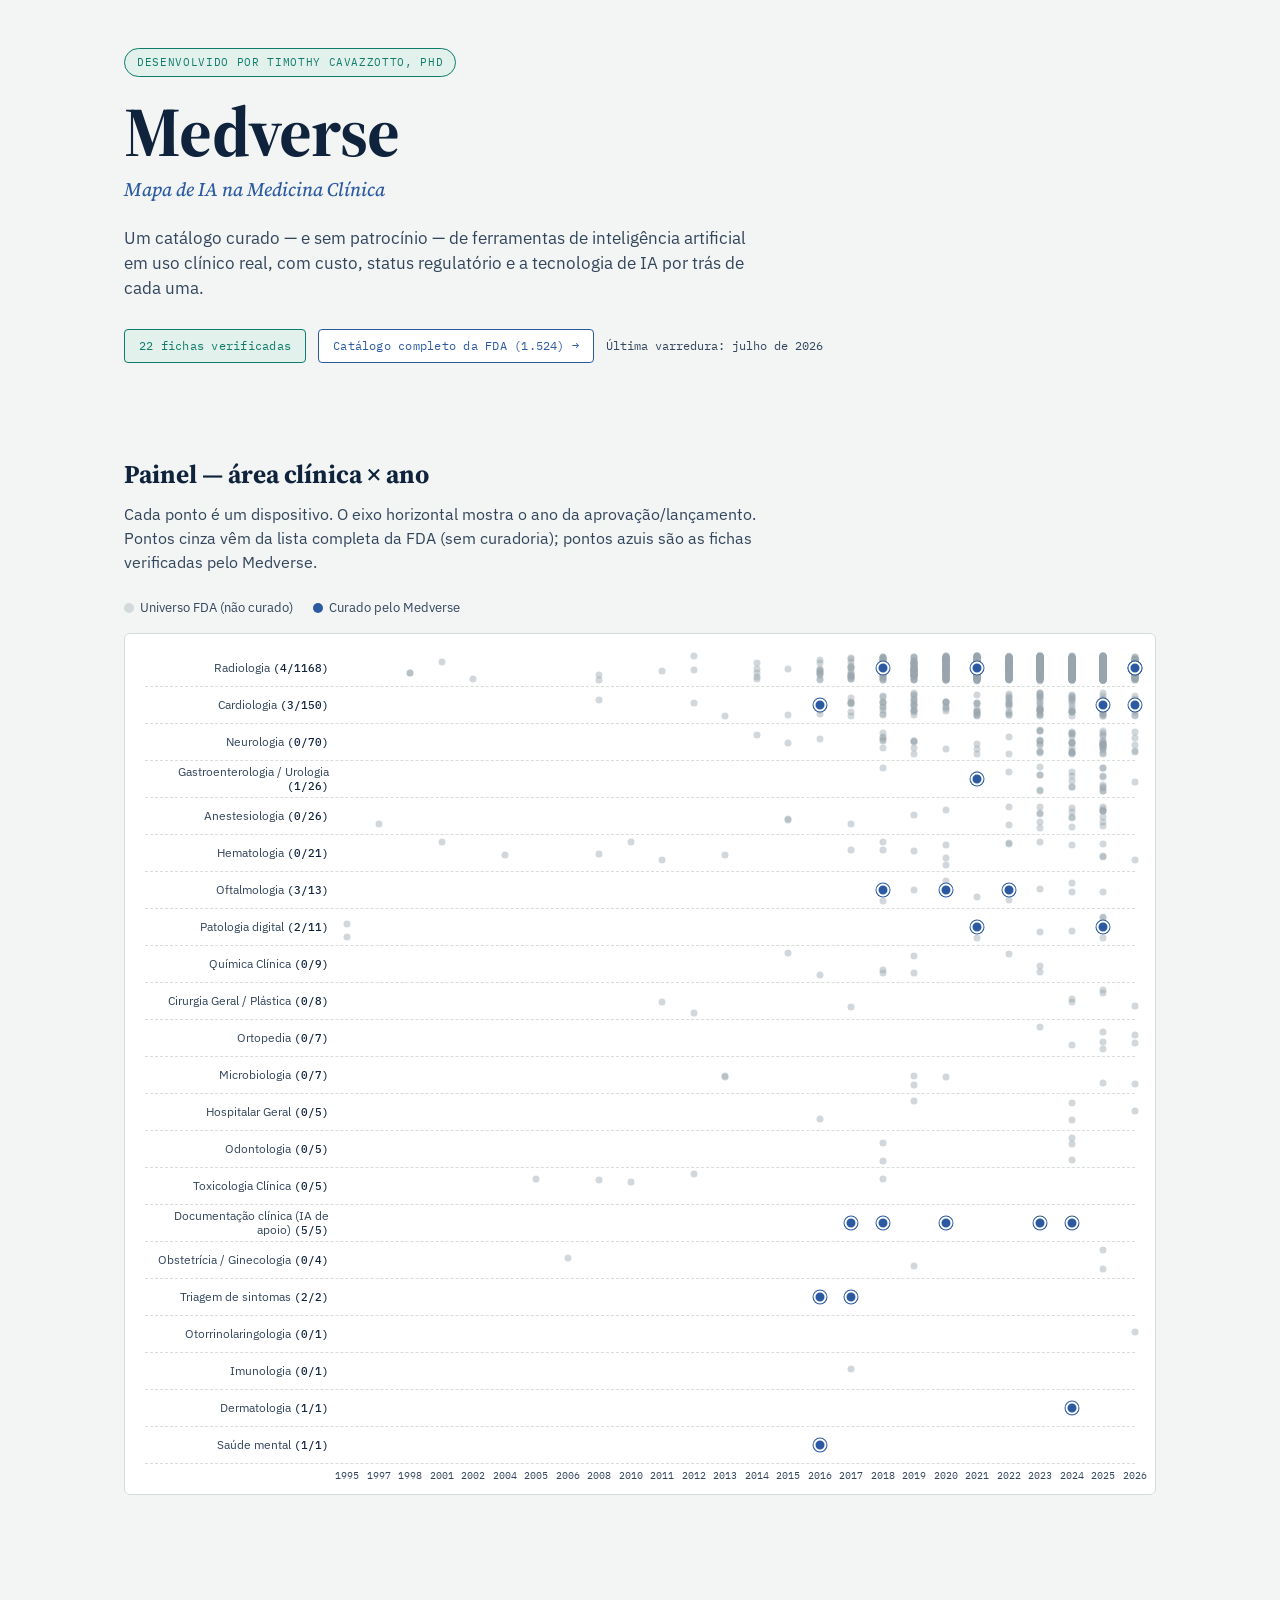
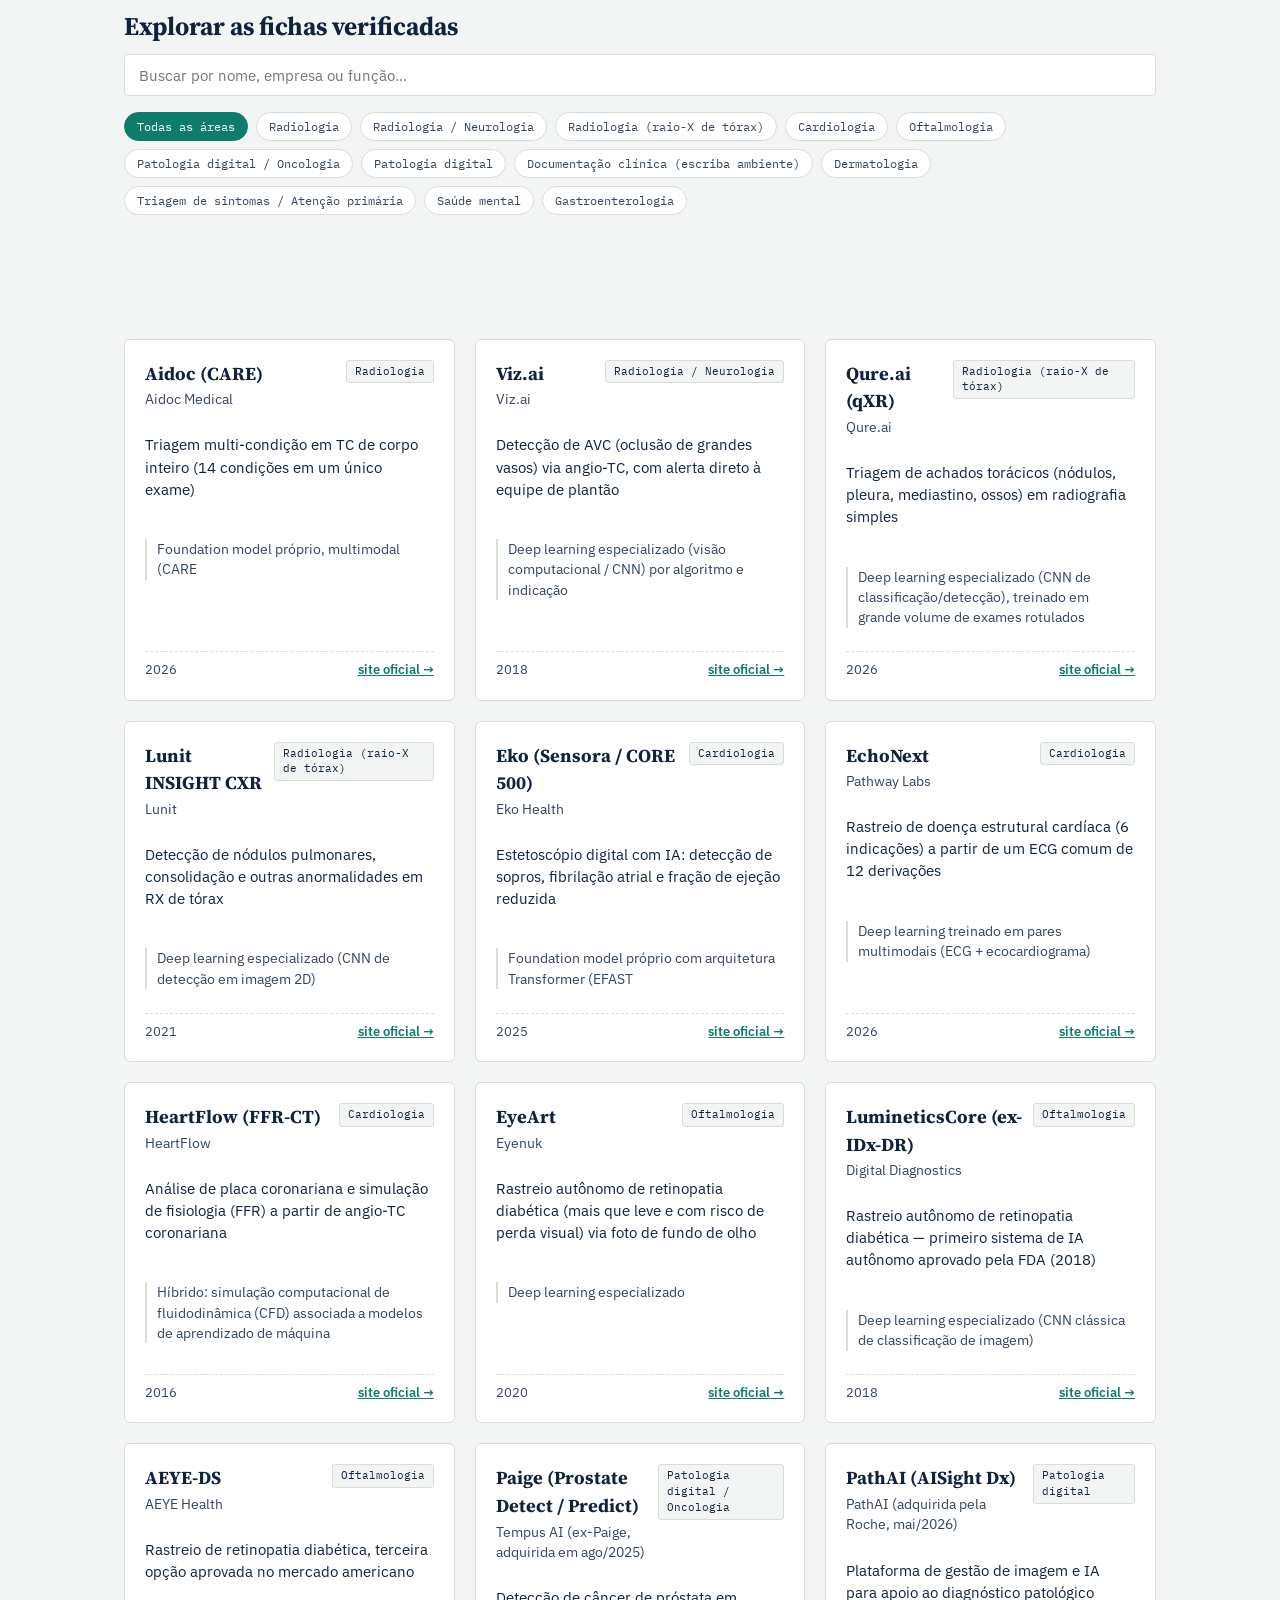
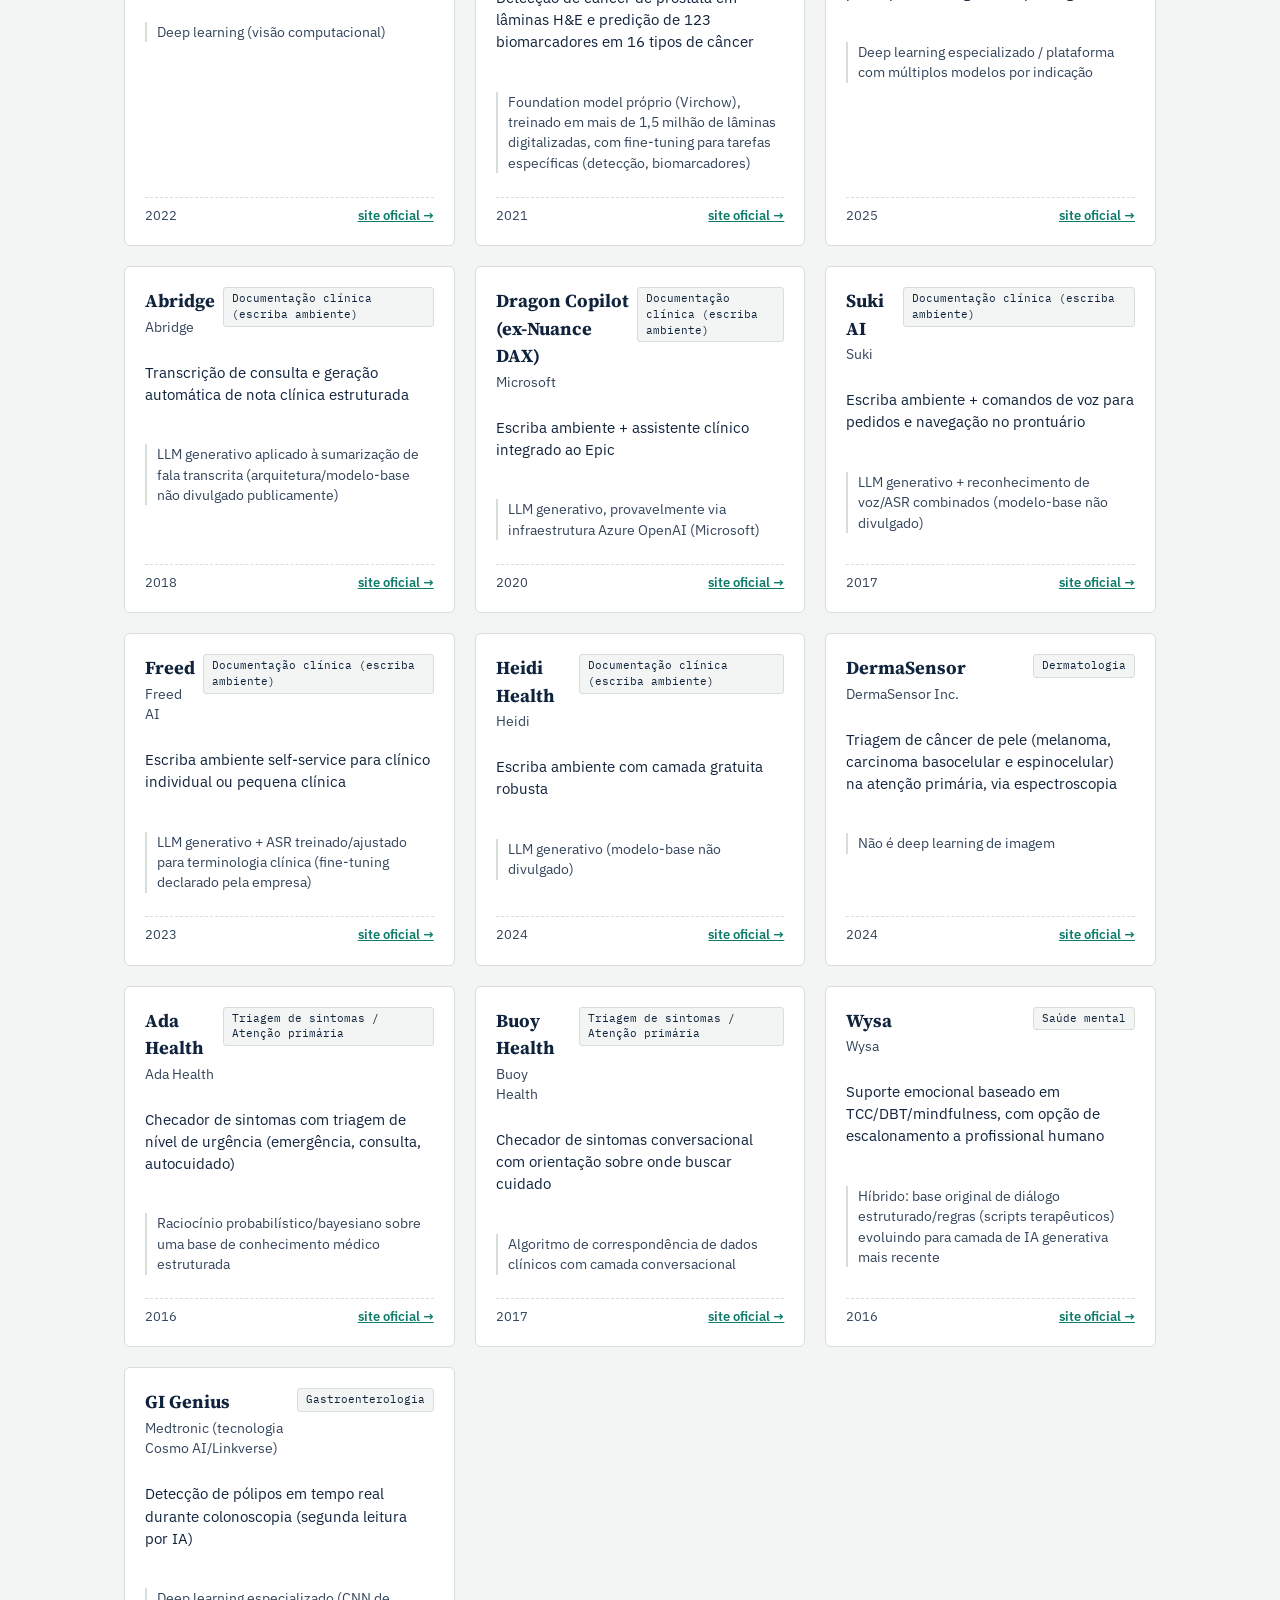
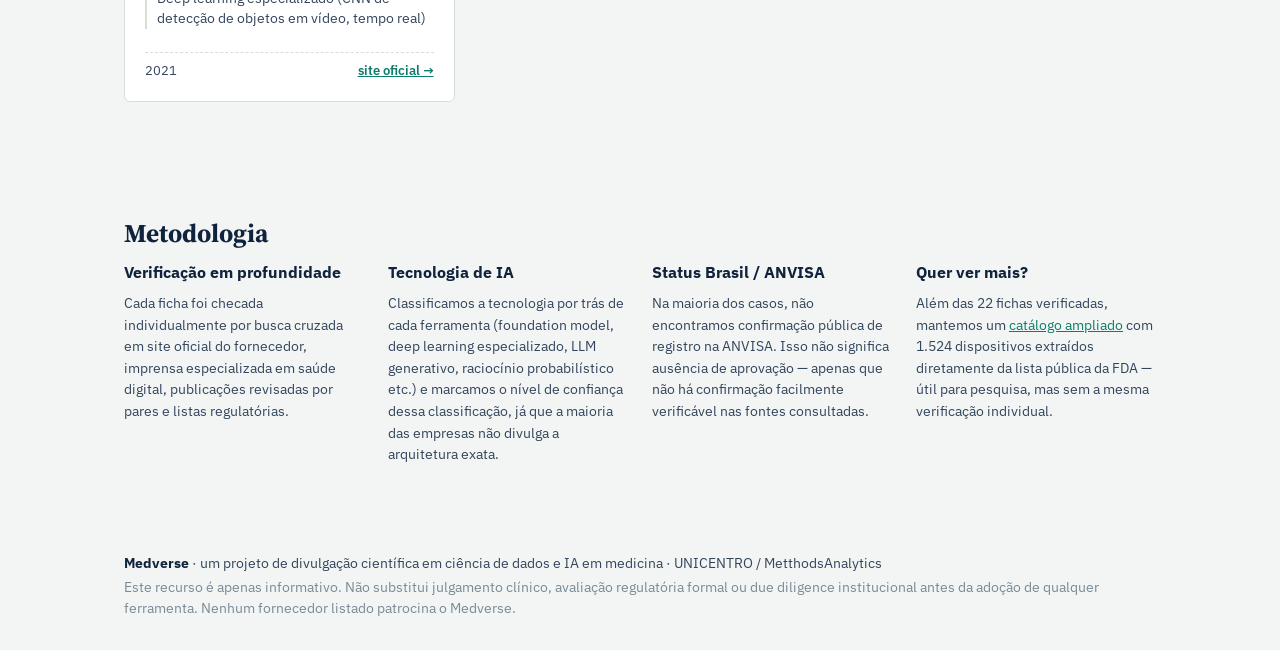
==== index.html @ e45b116d "Add files via upload" ====
<!DOCTYPE html>
<html lang="pt-BR">
<head>
<meta charset="UTF-8">
<meta name="viewport" content="width=device-width, initial-scale=1.0">
<title>Medverse &mdash; Mapa de IA na Medicina Clínica</title>
<meta name="description" content="Medverse: catálogo curado, verificado e sem patrocínio de ferramentas de IA em uso clínico real — custo, status regulatório e tecnologia por trás de cada uma.">
<link rel="preconnect" href="https://fonts.googleapis.com">
<link href="https://fonts.googleapis.com/css2?family=Source+Serif+4:ital,opsz,wght@0,8..60,400;0,8..60,600;0,8..60,700;1,8..60,500&family=IBM+Plex+Sans:wght@400;500;600;700&family=IBM+Plex+Mono:wght@400;500;600&display=swap" rel="stylesheet">
<link rel="stylesheet" href="styles.css">
</head>
<body>

<header class="site-header">
  <div class="wrap">
    <p class="eyebrow">Desenvolvido por Timothy Cavazzotto, PhD </p>
    <h1>Medverse</h1>
    <p class="tagline">Mapa de IA na Medicina Clínica</p>
    <p class="subtitle">Um catálogo curado &mdash; e sem patrocínio &mdash; de ferramentas de inteligência artificial em uso clínico real, com custo, status regulatório e a tecnologia de IA por trás de cada uma.</p>
    <div class="header-meta">
      <span class="stamp stamp-verified">22 fichas verificadas</span>
      <a class="stamp stamp-fda" href="catalogo-fda.html">Catálogo completo da FDA (1.524) &rarr;</a>
      <span class="last-check">Última varredura: julho de 2026</span>
    </div>
  </div>
</header>

<main>

  <section class="dashboard wrap" id="dashboard">
    <h2>Painel &mdash; área clínica &times; ano</h2>
    <p class="section-note">Cada ponto é um dispositivo. O eixo horizontal mostra o ano da aprovação/lançamento. Pontos cinza vêm da lista completa da FDA (sem curadoria); pontos azuis são as fichas verificadas pelo Medverse.</p>
    <div class="chart-legend">
      <span><i class="dot-sample dot-sample--gray"></i> Universo FDA (não curado)</span>
      <span><i class="dot-sample dot-sample--blue"></i> Curado pelo Medverse</span>
    </div>
    <div id="scatter" class="scatter" role="img" aria-label="Gráfico de dispersão: todos os dispositivos da FDA em cinza, ferramentas curadas pelo Medverse em azul, por área clínica e ano"></div>
  </section>

  <section class="controls wrap" id="controls">
    <h2>Explorar as fichas verificadas</h2>
    <div class="control-row">
      <input type="search" id="search" placeholder="Buscar por nome, empresa ou função&hellip;" aria-label="Buscar ferramentas">
    </div>
    <div class="chip-group" id="area-chips" aria-label="Filtrar por área clínica"></div>
  </section>

  <section class="cards wrap" id="cards-section">
    <div id="cards" class="card-grid"></div>
    <p id="empty-state" class="empty-state" hidden>Nenhuma ferramenta encontrada com esses filtros. Tente limpar a busca.</p>
  </section>

  <section class="methodology wrap" id="methodology">
    <h2>Metodologia</h2>
    <div class="method-grid">
      <div>
        <h3>Verificação em profundidade</h3>
        <p>Cada ficha foi checada individualmente por busca cruzada em site oficial do fornecedor, imprensa especializada em saúde digital, publicações revisadas por pares e listas regulatórias.</p>
      </div>
      <div>
        <h3>Tecnologia de IA</h3>
        <p>Classificamos a tecnologia por trás de cada ferramenta (foundation model, deep learning especializado, LLM generativo, raciocínio probabilístico etc.) e marcamos o nível de confiança dessa classificação, já que a maioria das empresas não divulga a arquitetura exata.</p>
      </div>
      <div>
        <h3>Status Brasil / ANVISA</h3>
        <p>Na maioria dos casos, não encontramos confirmação pública de registro na ANVISA. Isso não significa ausência de aprovação &mdash; apenas que não há confirmação facilmente verificável nas fontes consultadas.</p>
      </div>
      <div>
        <h3>Quer ver mais?</h3>
        <p>Além das 22 fichas verificadas, mantemos um <a href="catalogo-fda.html">catálogo ampliado</a> com 1.524 dispositivos extraídos diretamente da lista pública da FDA &mdash; útil para pesquisa, mas sem a mesma verificação individual.</p>
      </div>
    </div>
  </section>

</main>

<footer class="site-footer">
  <div class="wrap">
    <p><strong>Medverse</strong> &middot; um projeto de divulgação científica em ciência de dados e IA em medicina &middot; UNICENTRO / MetthodsAnalytics</p>
    <p class="fine-print">Este recurso é apenas informativo. Não substitui julgamento clínico, avaliação regulatória formal ou due diligence institucional antes da adoção de qualquer ferramenta. Nenhum fornecedor listado patrocina o Medverse.</p>
  </div>
</footer>

<script src="data.js"></script>
<script src="app.js"></script>
</body>
</html>
---- styles.css ----
:root{
  --ink: #10233D;
  --ink-soft: #33455C;
  --paper: #F2F5F3;
  --paper-raised: #FFFFFF;
  --line: #D7DEDA;
  --teal: #0E7C6B;
  --teal-soft: #E3F1EC;
  --curated-blue: #2B5AA3;
  --amber: #A6672B;
  --amber-soft: #F5E9DC;
  --brick: #A3403F;
  --brick-soft: #F6E4E1;
  --mono: "IBM Plex Mono", ui-monospace, monospace;
  --sans: "IBM Plex Sans", system-ui, sans-serif;
  --serif: "Source Serif 4", Georgia, serif;
}

*{ box-sizing: border-box; }

body{
  margin:0;
  background: var(--paper);
  color: var(--ink);
  font-family: var(--sans);
  line-height: 1.5;
}

.wrap{
  max-width: 1080px;
  margin: 0 auto;
  padding-left: 24px;
  padding-right: 24px;
}

a{ color: var(--teal); }

/* Header */
.site-header{
  background: var(--paper);
  color: var(--ink);
  padding: 48px 0 36px;
}
.eyebrow{
  display: inline-block;
  font-family: var(--mono);
  text-transform: uppercase;
  letter-spacing: 0.06em;
  font-size: 11px;
  color: var(--teal);
  background: var(--teal-soft);
  border: 1px solid var(--teal);
  padding: 5px 12px;
  border-radius: 999px;
  margin: 0 0 20px;
}
.site-header h1{
  font-family: var(--serif);
  font-weight: 700;
  font-size: clamp(2.6rem, 7vw, 4.4rem);
  line-height: 1;
  margin: 0;
  letter-spacing: -0.01em;
  color: var(--ink);
}
.site-header .tagline{
  font-family: var(--serif);
  font-style: italic;
  font-weight: 500;
  font-size: 1.2rem;
  color: var(--curated-blue);
  margin: 8px 0 22px;
}
.subtitle{
  max-width: 640px;
  font-size: 1.05rem;
  color: var(--ink-soft);
  margin: 0 0 28px;
}
.site-header--sub{ padding: 36px 0 30px; }
.site-header--sub .eyebrow{ background: none; border: none; padding: 0; color: var(--ink-soft); }
.site-header--sub .eyebrow a{ color: var(--ink-soft); text-decoration: none; }
.site-header--sub .eyebrow a:hover{ color: var(--teal); text-decoration: underline; }
.h1-sub{
  font-family: var(--serif);
  font-weight: 600;
  font-size: clamp(1.8rem, 4vw, 2.6rem);
  margin: 4px 0 16px;
  color: var(--ink);
}
.site-header--sub .subtitle{ color: var(--ink-soft); max-width: 720px; }
.site-header--sub .subtitle a{ color: var(--teal); }
.header-meta{
  display:flex;
  flex-wrap: wrap;
  align-items: center;
  gap: 12px;
}
.stamp{
  font-family: var(--mono);
  font-size: 12px;
  letter-spacing: 0.02em;
  padding: 7px 14px;
  border-radius: 4px;
  border: 1px solid var(--line);
  background: var(--paper-raised);
  color: var(--ink-soft);
  text-decoration: none;
}
.stamp-verified{ color: var(--teal); border-color: var(--teal); background: var(--teal-soft); }
.stamp-fda{ color: var(--curated-blue); border-color: var(--curated-blue); }
.stamp-fda:hover{ background: #EAF0F8; }
.last-check{
  font-family: var(--mono);
  font-size: 12px;
  color: var(--ink-soft);
}

/* Sections */
main section{
  padding: 56px 0;
}
h2{
  font-family: var(--serif);
  font-size: 1.6rem;
  margin: 0 0 8px;
}
.section-note{
  color: var(--ink-soft);
  margin: 0 0 24px;
  max-width: 640px;
}

/* Dashboard scatter chart */
.chart-legend{
  display: flex;
  gap: 20px;
  margin-bottom: 16px;
  font-size: 0.82rem;
  color: var(--ink-soft);
}
.chart-legend span{ display: flex; align-items: center; gap: 6px; }
.dot-sample{
  display: inline-block;
  width: 10px;
  height: 10px;
  border-radius: 50%;
}
.dot-sample--gray{ background: #B9C2C8; opacity: .55; }
.dot-sample--blue{ background: var(--curated-blue); }

.scatter{
  background: var(--paper-raised);
  border: 1px solid var(--line);
  border-radius: 6px;
  padding: 16px 20px 10px;
}
.scatter-row{
  display: grid;
  grid-template-columns: 190px 1fr;
  align-items: center;
  gap: 12px;
  border-bottom: 1px dashed var(--line);
}
.scatter-row:last-child{ border-bottom: none; }
.scatter-label{
  font-size: 0.76rem;
  text-align: right;
  color: var(--ink-soft);
  padding-right: 6px;
  line-height: 1.2;
}
.scatter-label b{ color: var(--ink); font-family: var(--mono); font-weight: 500; font-size: 0.7rem; }
.scatter-track{
  position: relative;
  height: 36px;
}
.scatter-dot{
  position: absolute;
  border-radius: 50%;
  transform: translate(-50%, -50%);
  cursor: default;
}
.scatter-dot.uncurated{
  width: 7px;
  height: 7px;
  background: #9AA6AC;
  opacity: .45;
  transition: opacity .15s ease;
}
.scatter-dot.uncurated:hover{ opacity: .85; }
.scatter-dot.curated{
  width: 13px;
  height: 13px;
  background: var(--curated-blue);
  border: 2px solid var(--paper-raised);
  box-shadow: 0 0 0 1px var(--curated-blue);
  z-index: 2;
  transition: transform .15s ease;
}
.scatter-dot.curated:hover{ transform: translate(-50%, -50%) scale(1.35); }
.scatter-axis{
  display: grid;
  grid-template-columns: 190px 1fr;
  gap: 12px;
  margin-top: 4px;
}
.scatter-axis-track{
  position: relative;
  height: 16px;
}
.scatter-axis-tick{
  position: absolute;
  transform: translateX(-50%);
  font-family: var(--mono);
  font-size: 10px;
  color: var(--ink-soft);
}

/* Controls */
.control-row{
  display: flex;
  gap: 12px;
  margin-bottom: 16px;
  flex-wrap: wrap;
}
input[type="search"], select{
  font-family: var(--sans);
  font-size: 0.95rem;
  padding: 10px 14px;
  border: 1px solid var(--line);
  border-radius: 4px;
  background: var(--paper-raised);
  color: var(--ink);
  flex: 1;
  min-width: 220px;
}
input[type="search"]:focus, select:focus{
  outline: 2px solid var(--teal);
  outline-offset: 1px;
}
.chip-group{
  display: flex;
  flex-wrap: wrap;
  gap: 8px;
  margin-bottom: 12px;
}
.chip{
  font-family: var(--mono);
  font-size: 12px;
  padding: 6px 12px;
  border: 1px solid var(--line);
  border-radius: 999px;
  background: var(--paper-raised);
  color: var(--ink-soft);
  cursor: pointer;
}
.chip:hover{ border-color: var(--teal); }
.chip.active{
  background: var(--teal);
  border-color: var(--teal);
  color: white;
}
.chip:focus-visible{ outline: 2px solid var(--teal); outline-offset: 2px; }

/* Cards */
.card-grid{
  display: grid;
  grid-template-columns: repeat(auto-fill, minmax(300px, 1fr));
  gap: 20px;
}
.card{
  background: var(--paper-raised);
  border: 1px solid var(--line);
  border-radius: 6px;
  padding: 20px;
  display: flex;
  flex-direction: column;
  gap: 10px;
  animation: fadeIn .3s ease;
}
@keyframes fadeIn{ from{ opacity: 0; transform: translateY(4px);} to{ opacity:1; transform:none;} }
.card-top{
  display: flex;
  justify-content: space-between;
  align-items: flex-start;
  gap: 8px;
}
.card h3{
  font-family: var(--serif);
  font-size: 1.15rem;
  margin: 0;
}
.card .company{
  font-size: 0.85rem;
  color: var(--ink-soft);
  margin: 2px 0 0;
}
.badge{
  font-family: var(--mono);
  font-size: 10.5px;
  padding: 3px 8px;
  border-radius: 3px;
  white-space: nowrap;
  border: 1px solid currentColor;
}
.conf-alta{ color: var(--teal); background: var(--teal-soft); }
.conf-media{ color: var(--amber); background: var(--amber-soft); }
.conf-inferida{ color: var(--brick); background: var(--brick-soft); }

.card .func{ font-size: 0.92rem; }
.card .tech{
  font-size: 0.85rem;
  color: var(--ink-soft);
  border-left: 2px solid var(--line);
  padding-left: 10px;
}
.card-footer{
  margin-top: auto;
  display: flex;
  justify-content: space-between;
  align-items: center;
  font-size: 0.8rem;
  color: var(--ink-soft);
  padding-top: 8px;
  border-top: 1px dashed var(--line);
}
.card-footer a{ font-weight: 600; }
.area-tag{
  font-family: var(--mono);
  font-size: 10.5px;
  color: var(--ink);
  background: var(--paper);
  border: 1px solid var(--line);
  padding: 3px 8px;
  border-radius: 3px;
}

.empty-state{
  text-align: center;
  color: var(--ink-soft);
  padding: 40px 0;
}

/* Tier2 */
.tier2-banner{
  background: var(--amber-soft);
  border: 1px solid var(--amber);
  border-radius: 6px;
  padding: 16px 20px;
  margin-bottom: 20px;
}
.tier2-banner strong{ font-family: var(--mono); font-size: 0.85rem; }
.tier2-banner p{ margin: 6px 0 0; font-size: 0.9rem; color: var(--ink-soft); }
.table-wrap{
  overflow-x: auto;
  border: 1px solid var(--line);
  border-radius: 6px;
}
table{
  width: 100%;
  border-collapse: collapse;
  background: var(--paper-raised);
  font-size: 0.88rem;
}
th, td{
  text-align: left;
  padding: 10px 14px;
  border-bottom: 1px solid var(--line);
  white-space: nowrap;
}
th{
  font-family: var(--mono);
  font-size: 11px;
  text-transform: uppercase;
  letter-spacing: 0.04em;
  color: var(--ink-soft);
  background: var(--paper);
  position: sticky;
  top: 0;
}
tbody tr:hover{ background: var(--teal-soft); }
td a{ font-family: var(--mono); font-size: 12px; }
.tier2-count{
  font-family: var(--mono);
  font-size: 12px;
  color: var(--ink-soft);
  margin-top: 10px;
}

/* Methodology */
.method-grid{
  display: grid;
  grid-template-columns: repeat(auto-fit, minmax(220px, 1fr));
  gap: 24px;
}
.method-grid h3{
  font-size: 1rem;
  margin: 0 0 8px;
}
.method-grid p{
  font-size: 0.9rem;
  color: var(--ink-soft);
  margin: 0;
}

/* Footer */
.site-footer{
  background: var(--paper);
  color: var(--ink-soft);
  padding: 28px 0;
  font-size: 0.85rem;
}
.site-footer p{ margin: 4px 0; }
.site-footer strong{ color: var(--ink); }
.fine-print{ color: #7A8A96; }

@media (max-width: 640px){
  .chart-row{ grid-template-columns: 110px 1fr 36px; }
  .chart-label{ font-size: 0.75rem; }
}

@media (prefers-reduced-motion: reduce){
  .card{ animation: none; }
  .chart-bar-fill{ transition: none; }
}
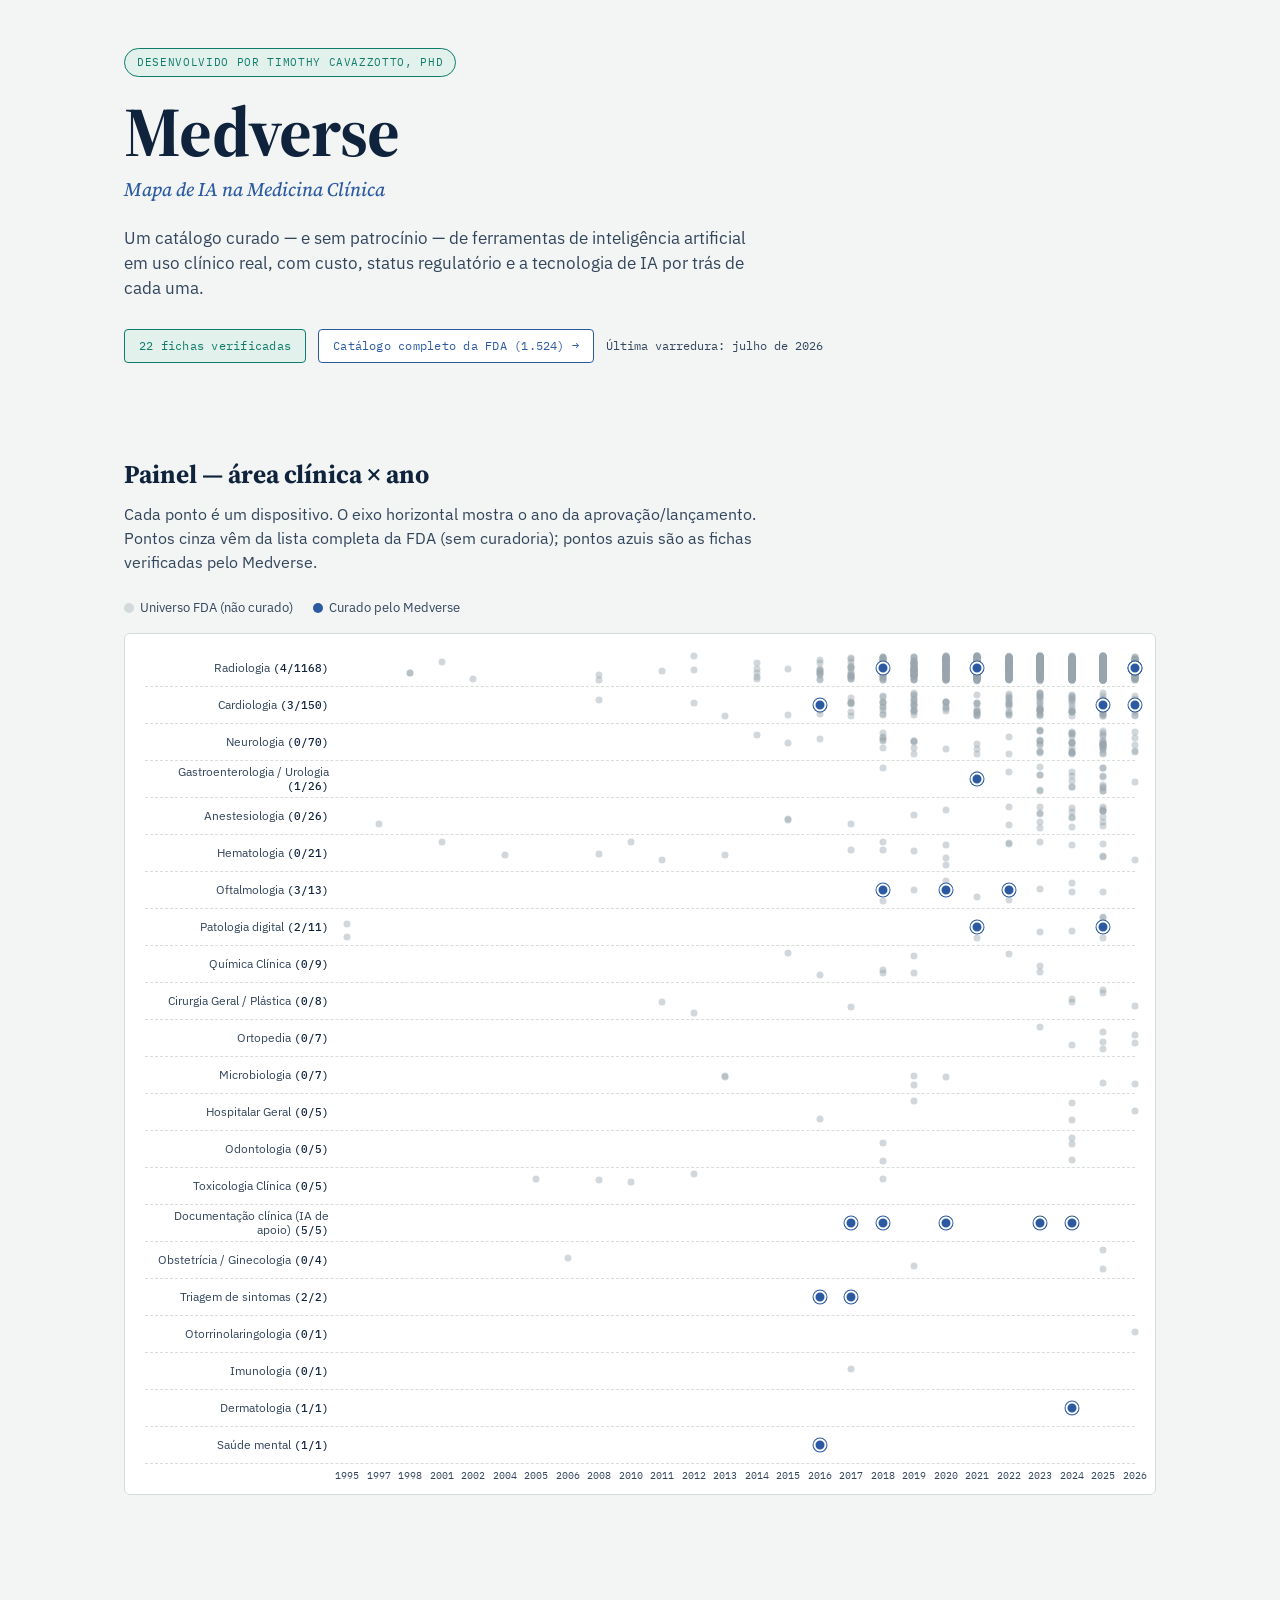
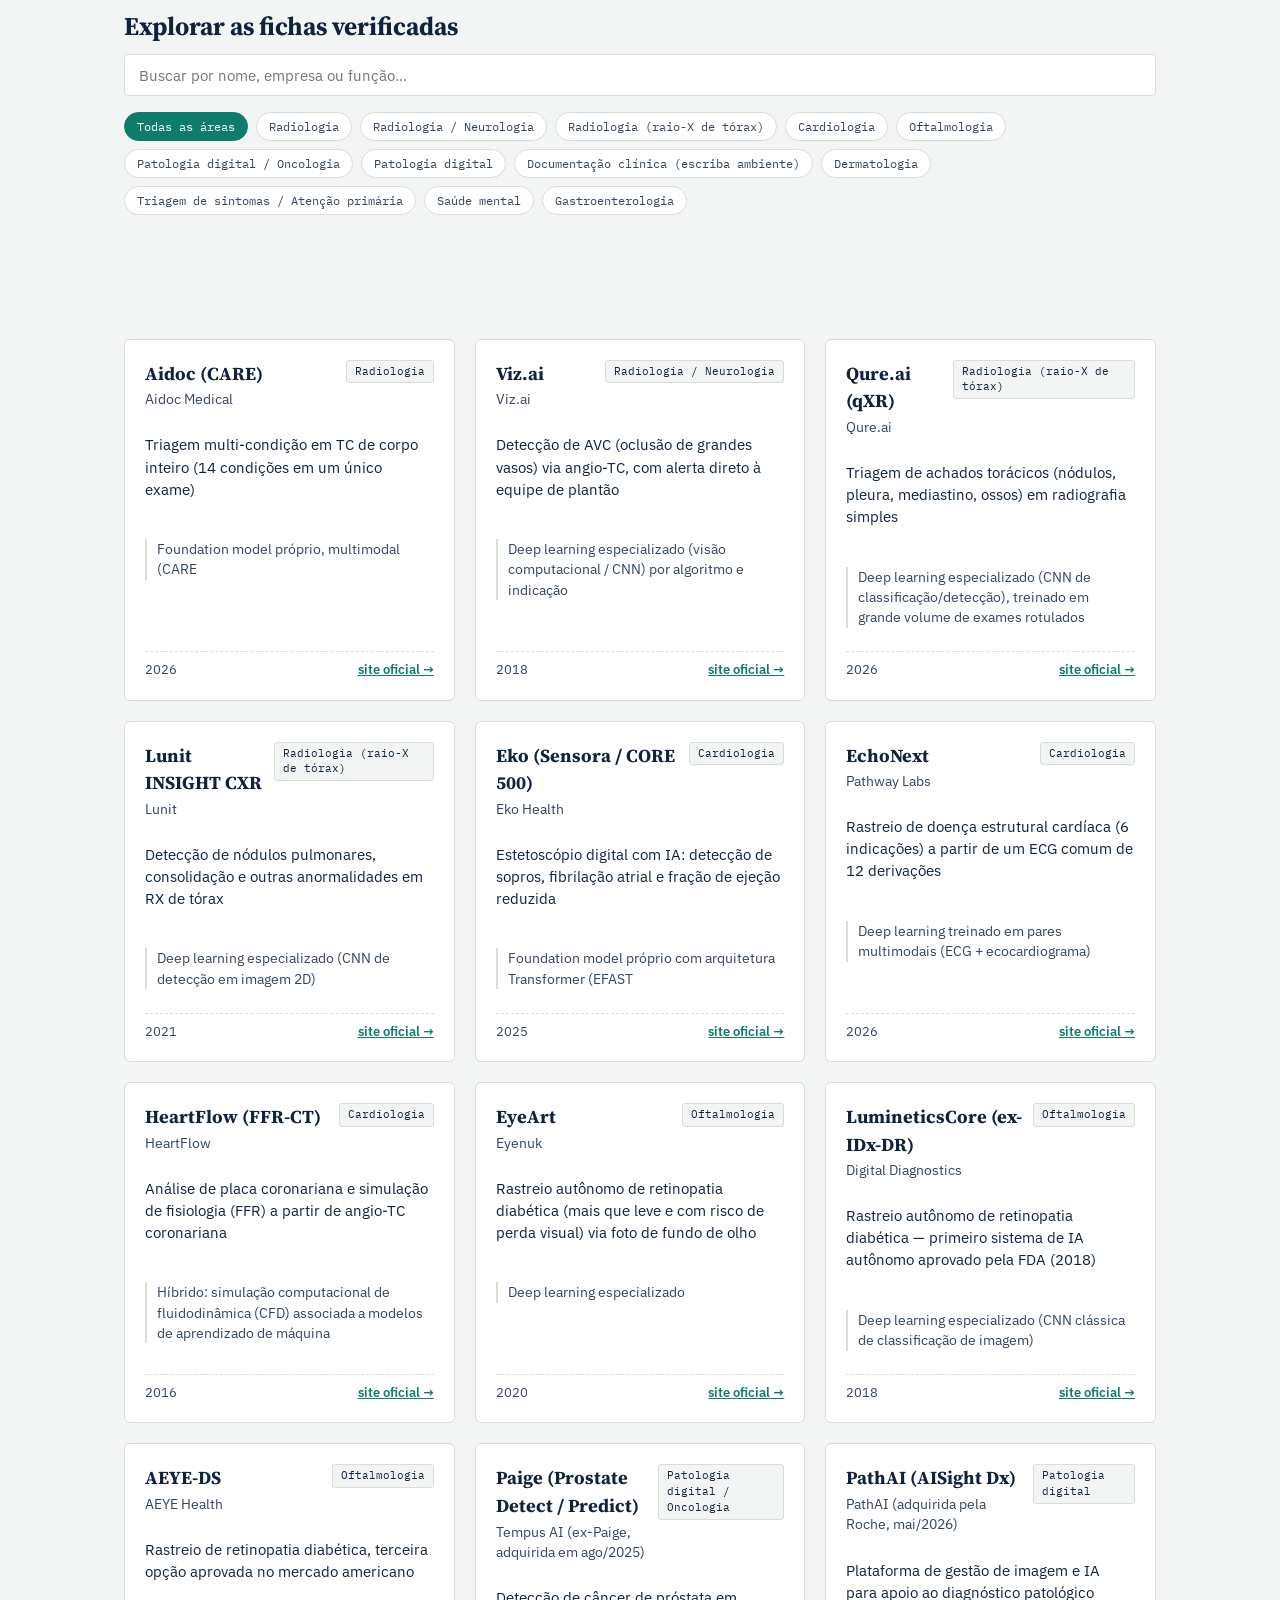
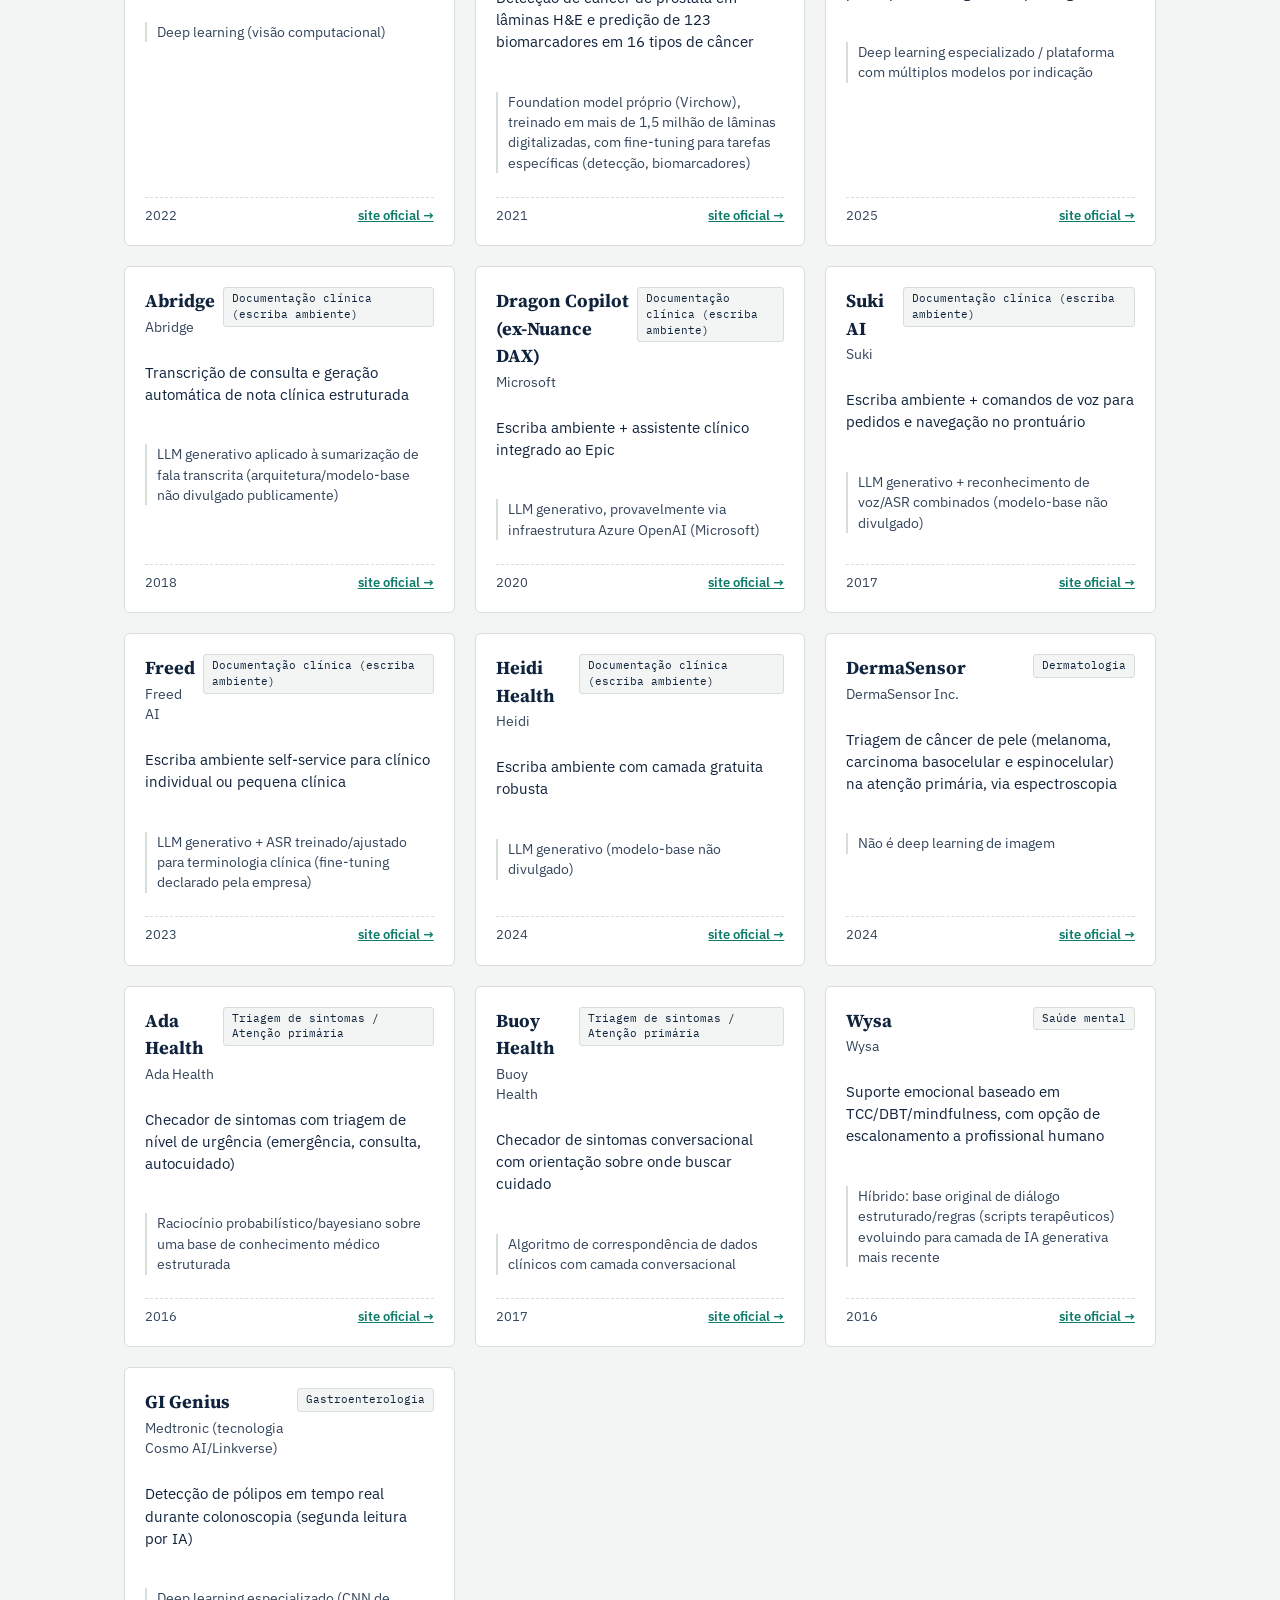
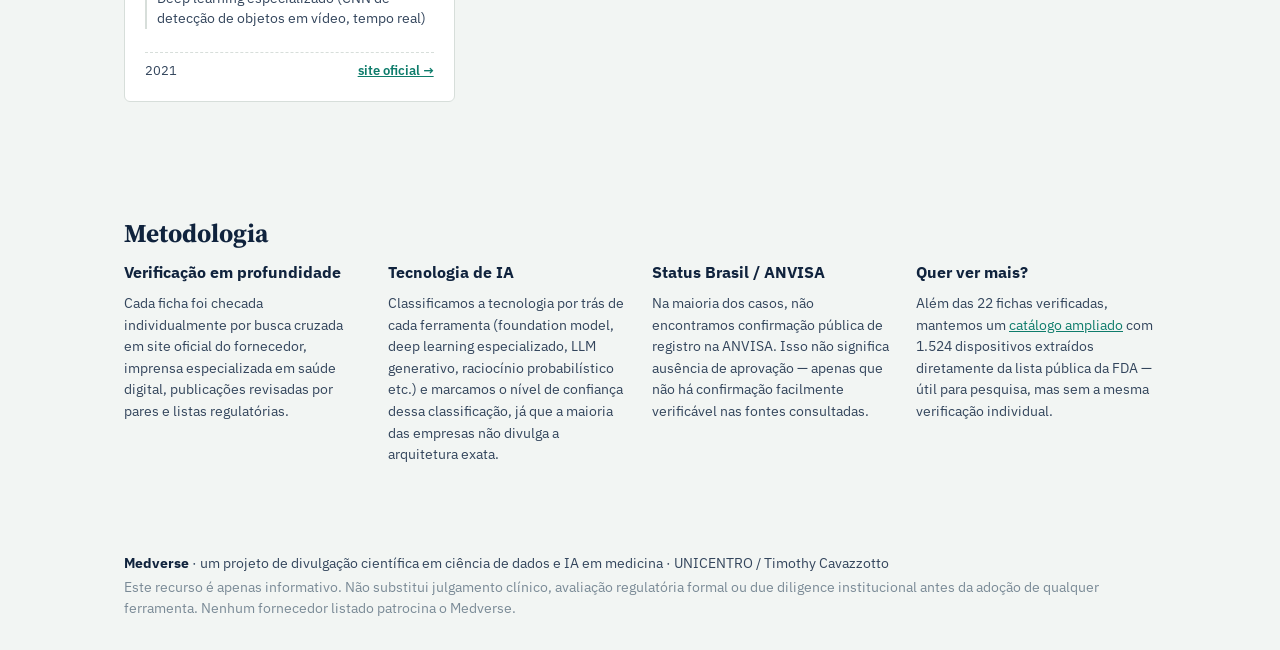
==== commit 60f2c8c5: "Update footer with new project attribution" ====
--- a/index.html
+++ b/index.html
@@ -76,7 +76,7 @@
 
 <footer class="site-footer">
   <div class="wrap">
-    <p><strong>Medverse</strong> &middot; um projeto de divulgação científica em ciência de dados e IA em medicina &middot; UNICENTRO / MetthodsAnalytics</p>
+    <p><strong>Medverse</strong> &middot; um projeto de divulgação científica em ciência de dados e IA em medicina &middot; UNICENTRO / Timothy Cavazzotto</p>
     <p class="fine-print">Este recurso é apenas informativo. Não substitui julgamento clínico, avaliação regulatória formal ou due diligence institucional antes da adoção de qualquer ferramenta. Nenhum fornecedor listado patrocina o Medverse.</p>
   </div>
 </footer>
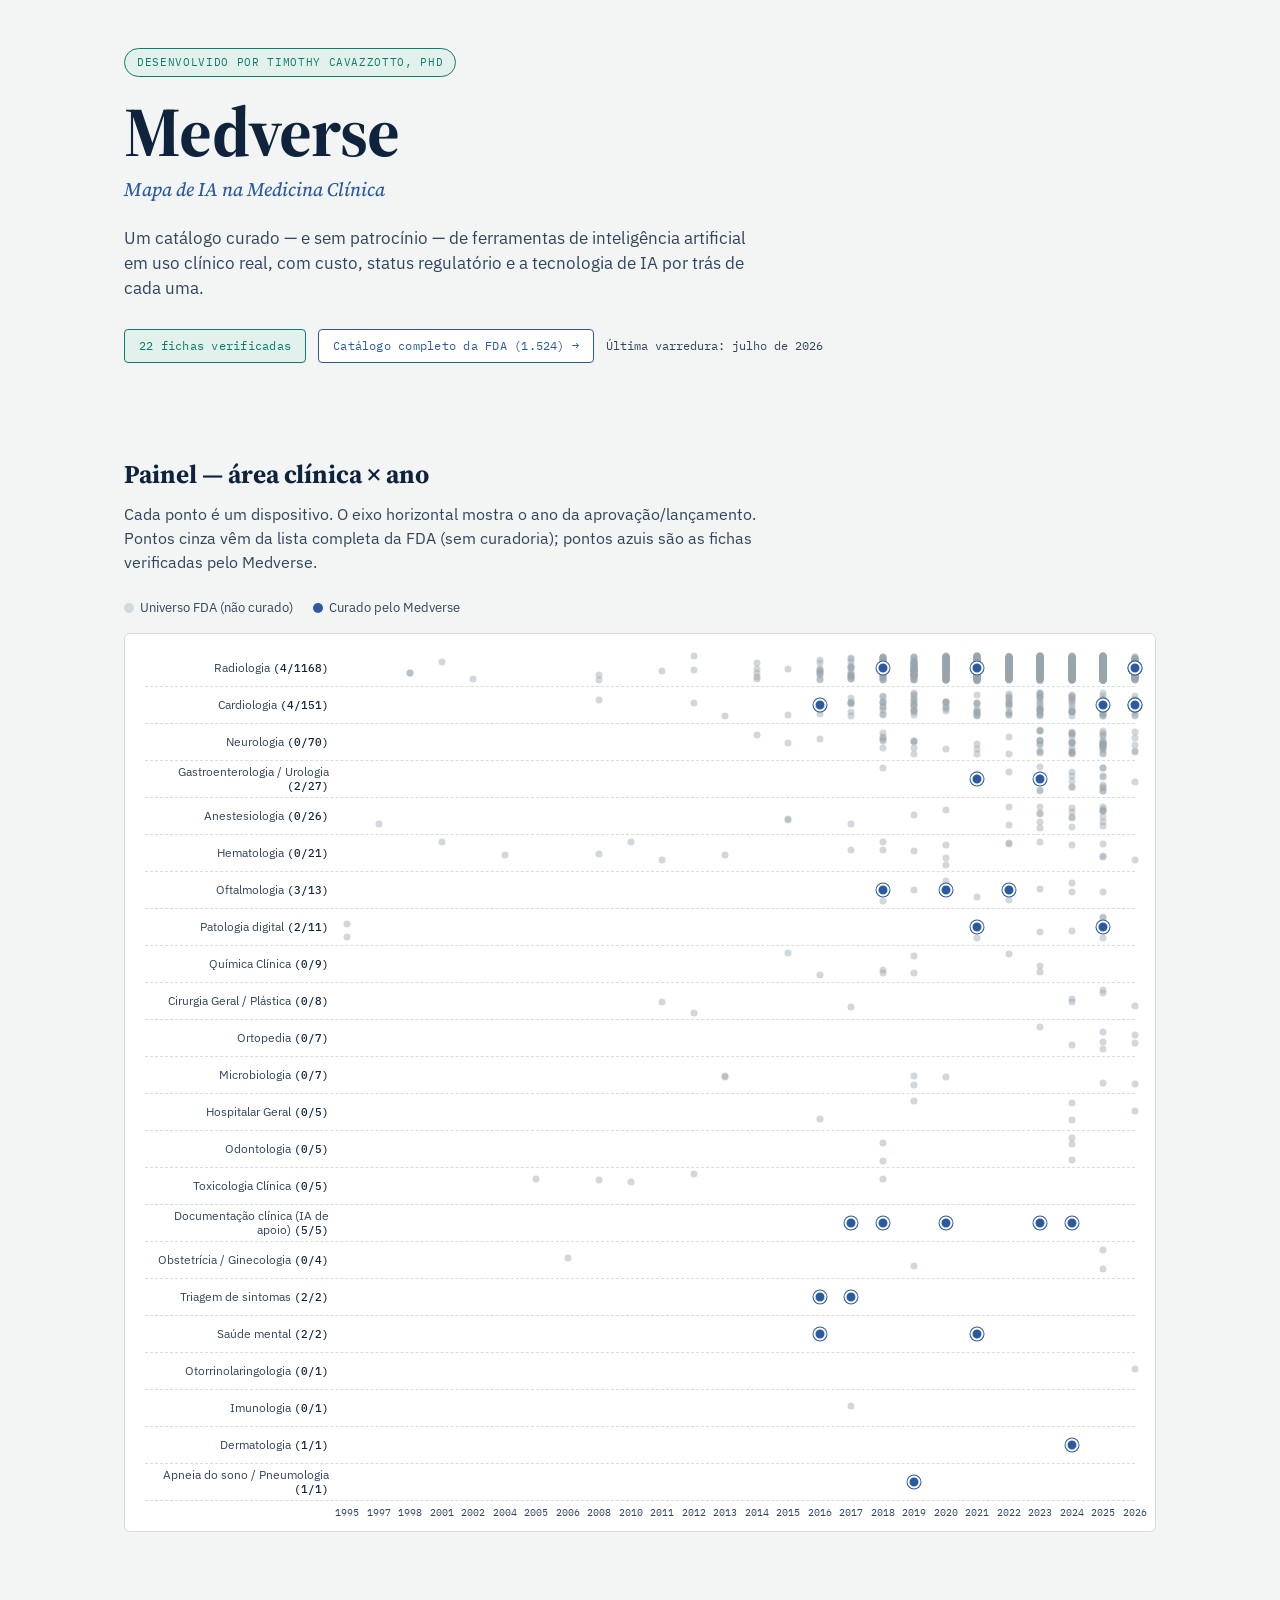
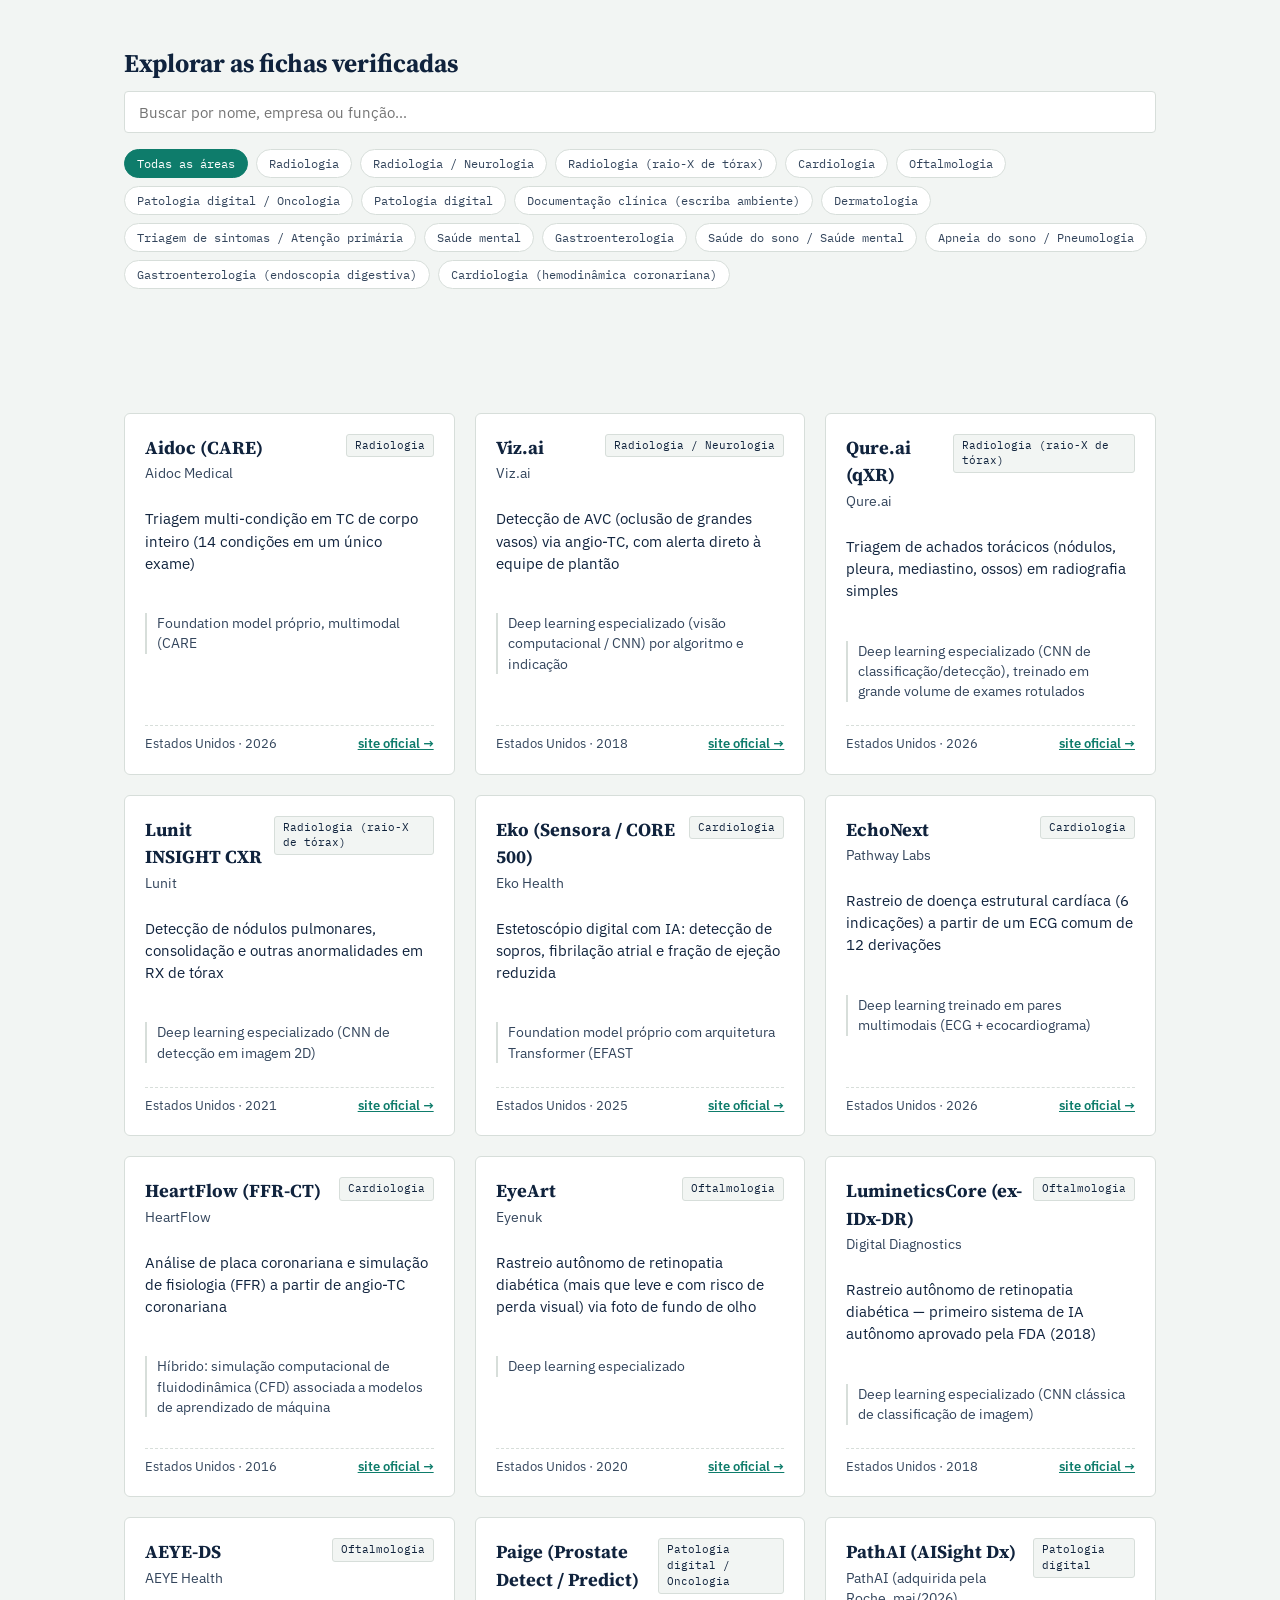
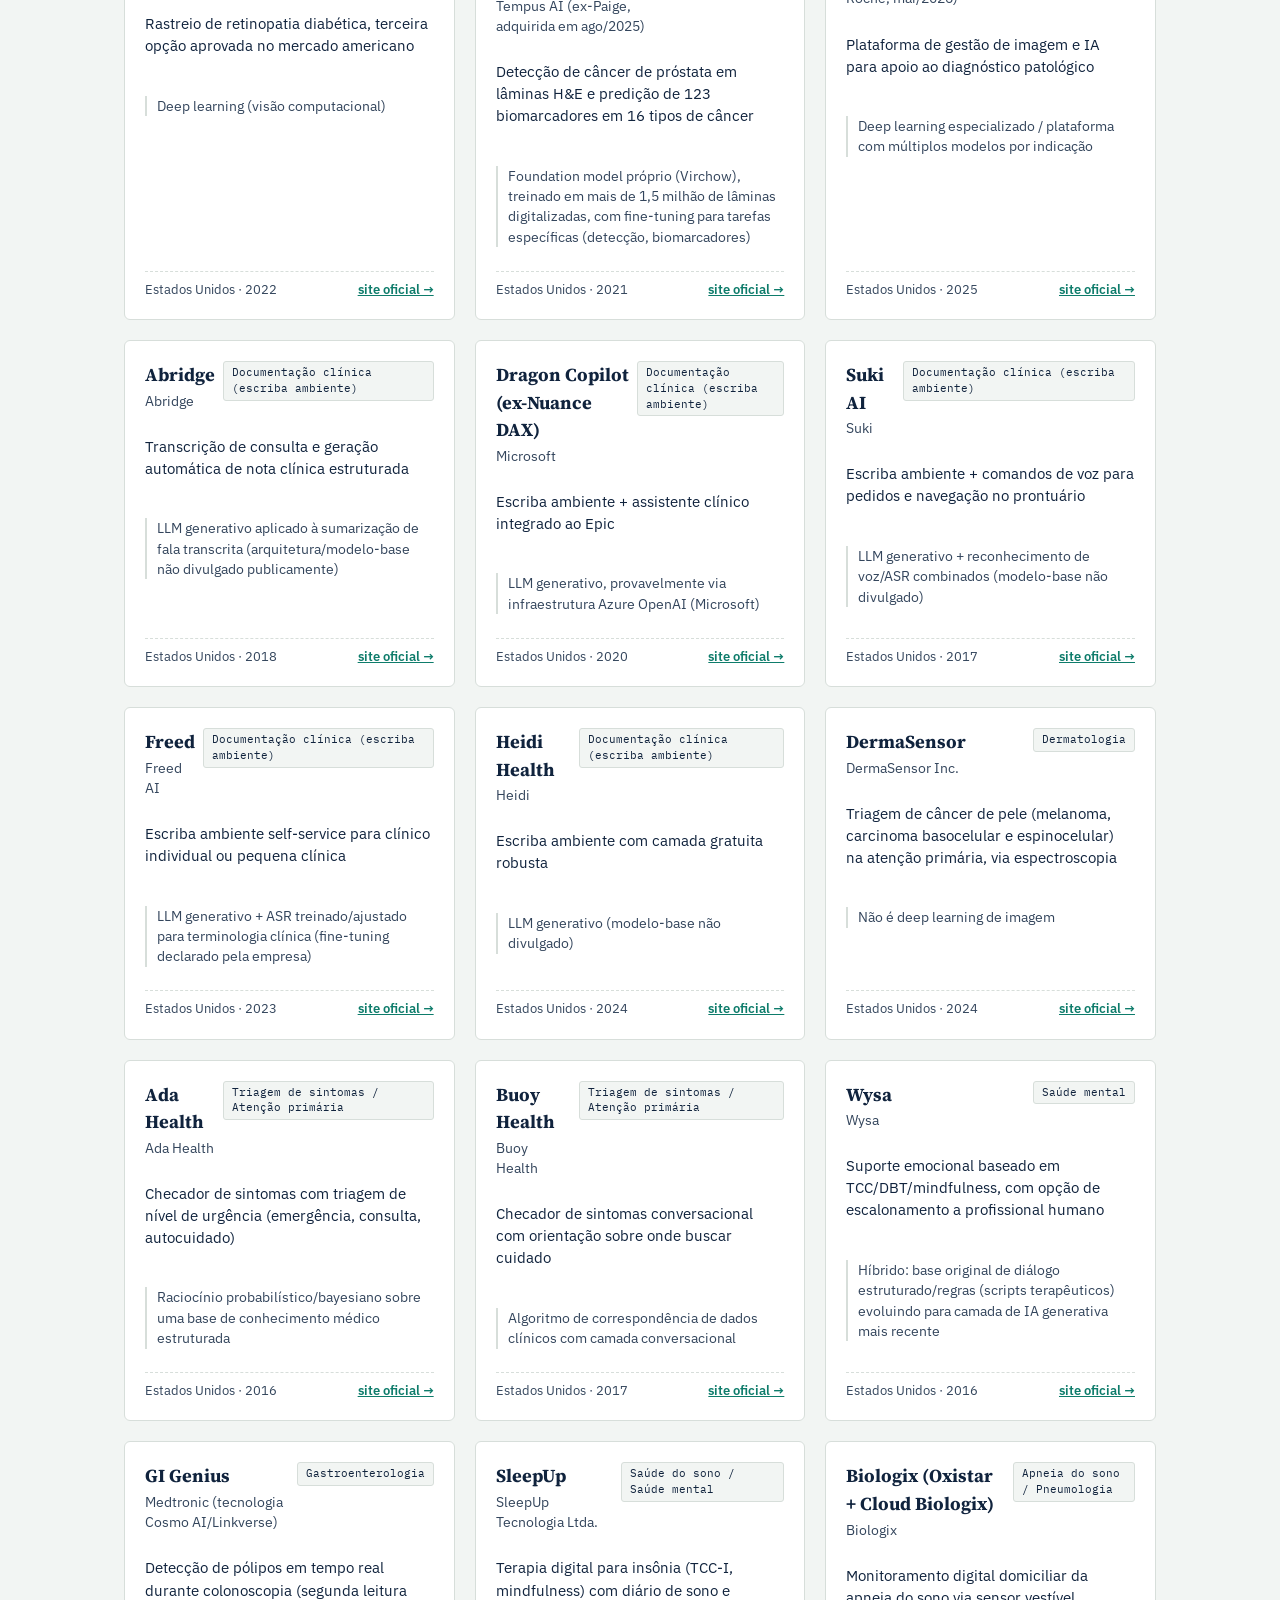
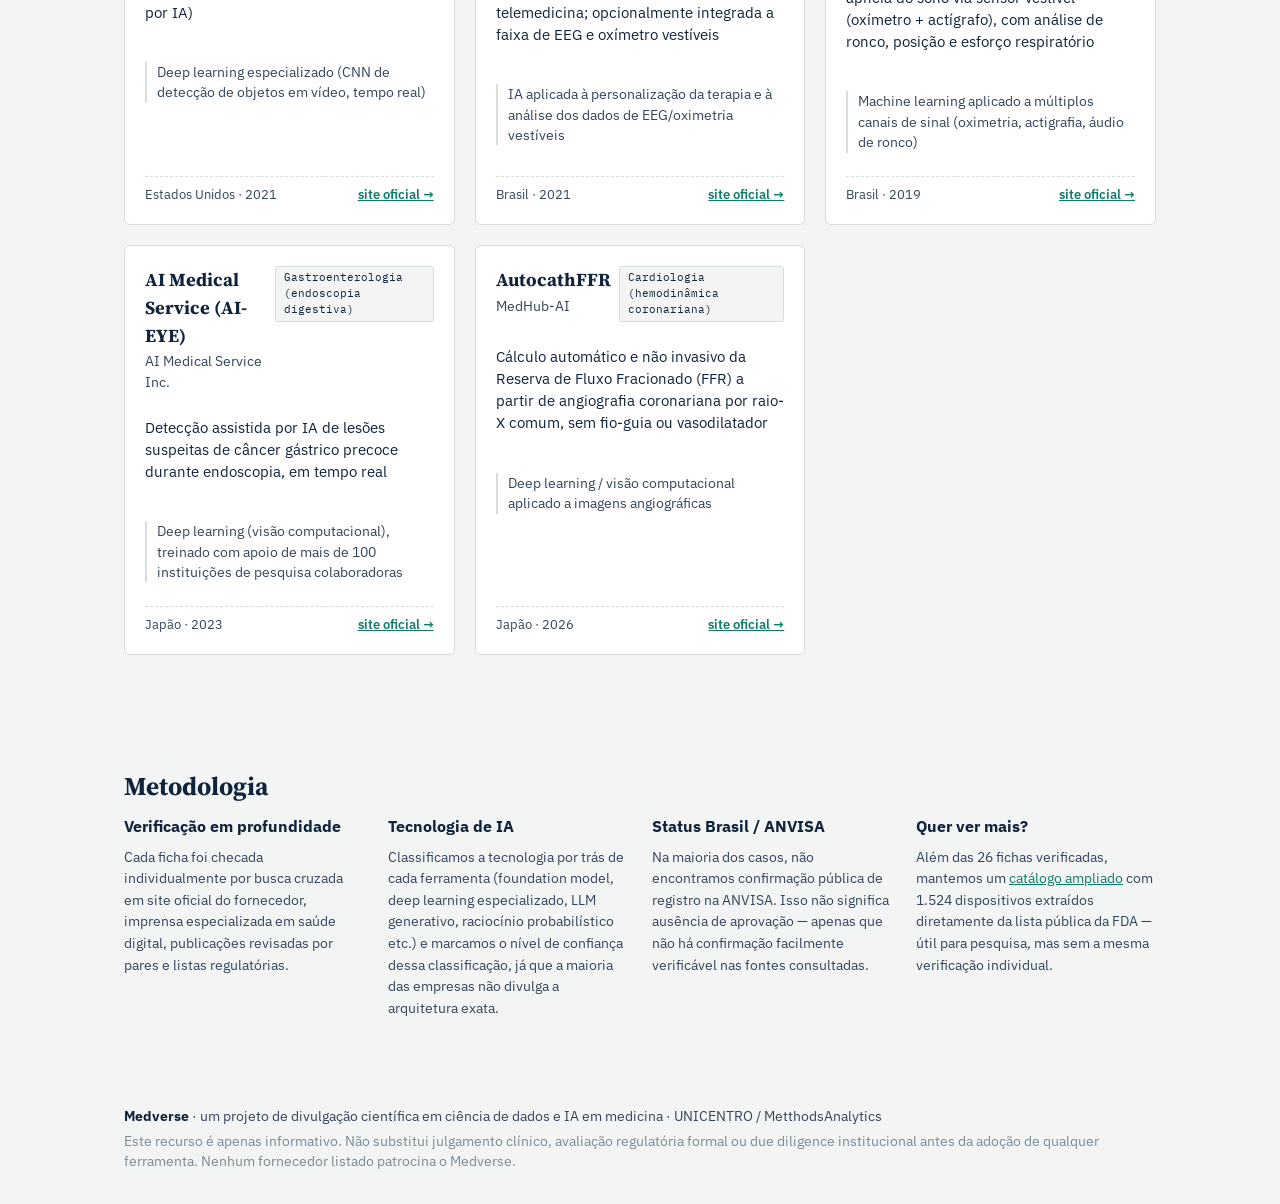
==== commit ab352b33: "Update index.html" ====
--- a/index.html
+++ b/index.html
@@ -5,6 +5,7 @@
 <meta name="viewport" content="width=device-width, initial-scale=1.0">
 <title>Medverse &mdash; Mapa de IA na Medicina Clínica</title>
 <meta name="description" content="Medverse: catálogo curado, verificado e sem patrocínio de ferramentas de IA em uso clínico real — custo, status regulatório e tecnologia por trás de cada uma.">
+<link rel="icon" type="image/svg+xml" href="favicon (1).svg">
 <link rel="preconnect" href="https://fonts.googleapis.com">
 <link href="https://fonts.googleapis.com/css2?family=Source+Serif+4:ital,opsz,wght@0,8..60,400;0,8..60,600;0,8..60,700;1,8..60,500&family=IBM+Plex+Sans:wght@400;500;600;700&family=IBM+Plex+Mono:wght@400;500;600&display=swap" rel="stylesheet">
 <link rel="stylesheet" href="styles.css">
@@ -67,7 +68,7 @@
       </div>
       <div>
         <h3>Quer ver mais?</h3>
-        <p>Além das 22 fichas verificadas, mantemos um <a href="catalogo-fda.html">catálogo ampliado</a> com 1.524 dispositivos extraídos diretamente da lista pública da FDA &mdash; útil para pesquisa, mas sem a mesma verificação individual.</p>
+        <p>Além das 26 fichas verificadas, mantemos um <a href="catalogo-fda.html">catálogo ampliado</a> com 1.524 dispositivos extraídos diretamente da lista pública da FDA &mdash; útil para pesquisa, mas sem a mesma verificação individual.</p>
       </div>
     </div>
   </section>
@@ -76,7 +77,7 @@
 
 <footer class="site-footer">
   <div class="wrap">
-    <p><strong>Medverse</strong> &middot; um projeto de divulgação científica em ciência de dados e IA em medicina &middot; UNICENTRO / Timothy Cavazzotto</p>
+    <p><strong>Medverse</strong> &middot; um projeto de divulgação científica em ciência de dados e IA em medicina &middot; UNICENTRO / MetthodsAnalytics</p>
     <p class="fine-print">Este recurso é apenas informativo. Não substitui julgamento clínico, avaliação regulatória formal ou due diligence institucional antes da adoção de qualquer ferramenta. Nenhum fornecedor listado patrocina o Medverse.</p>
   </div>
 </footer>
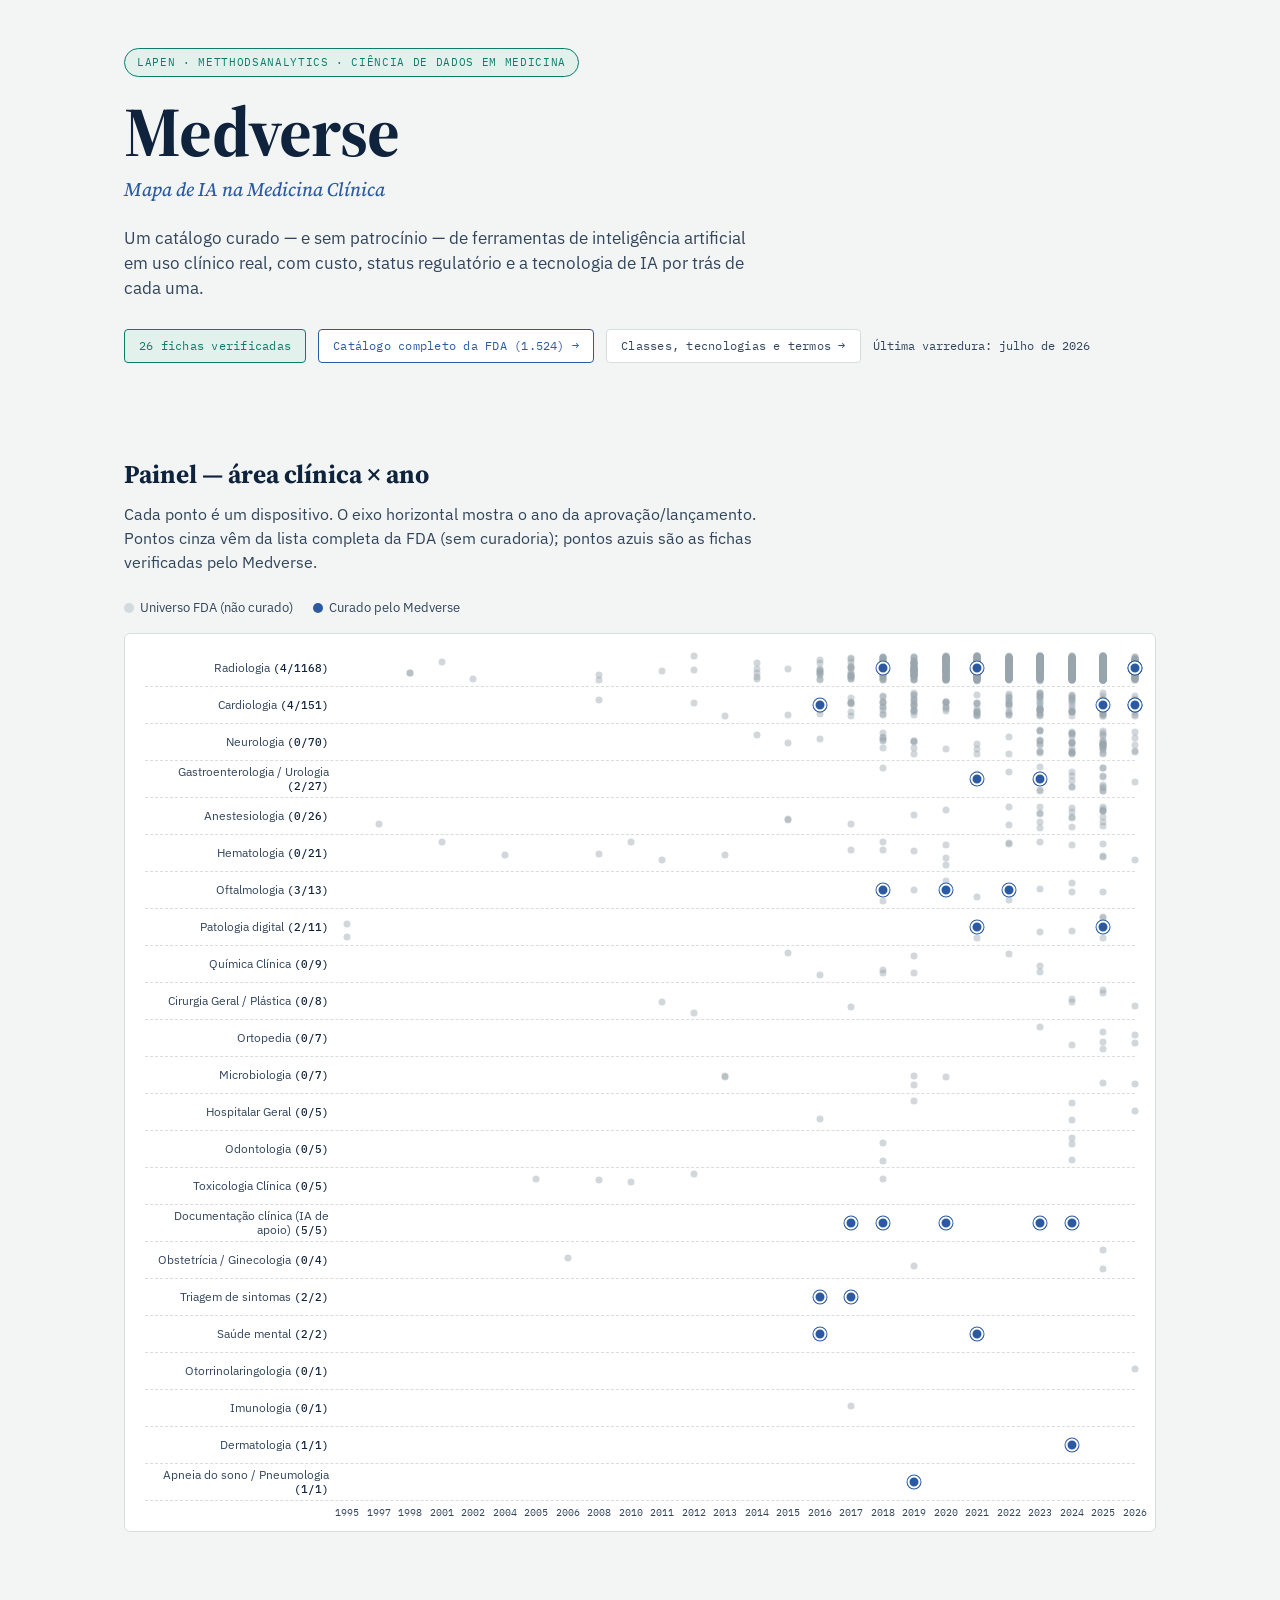
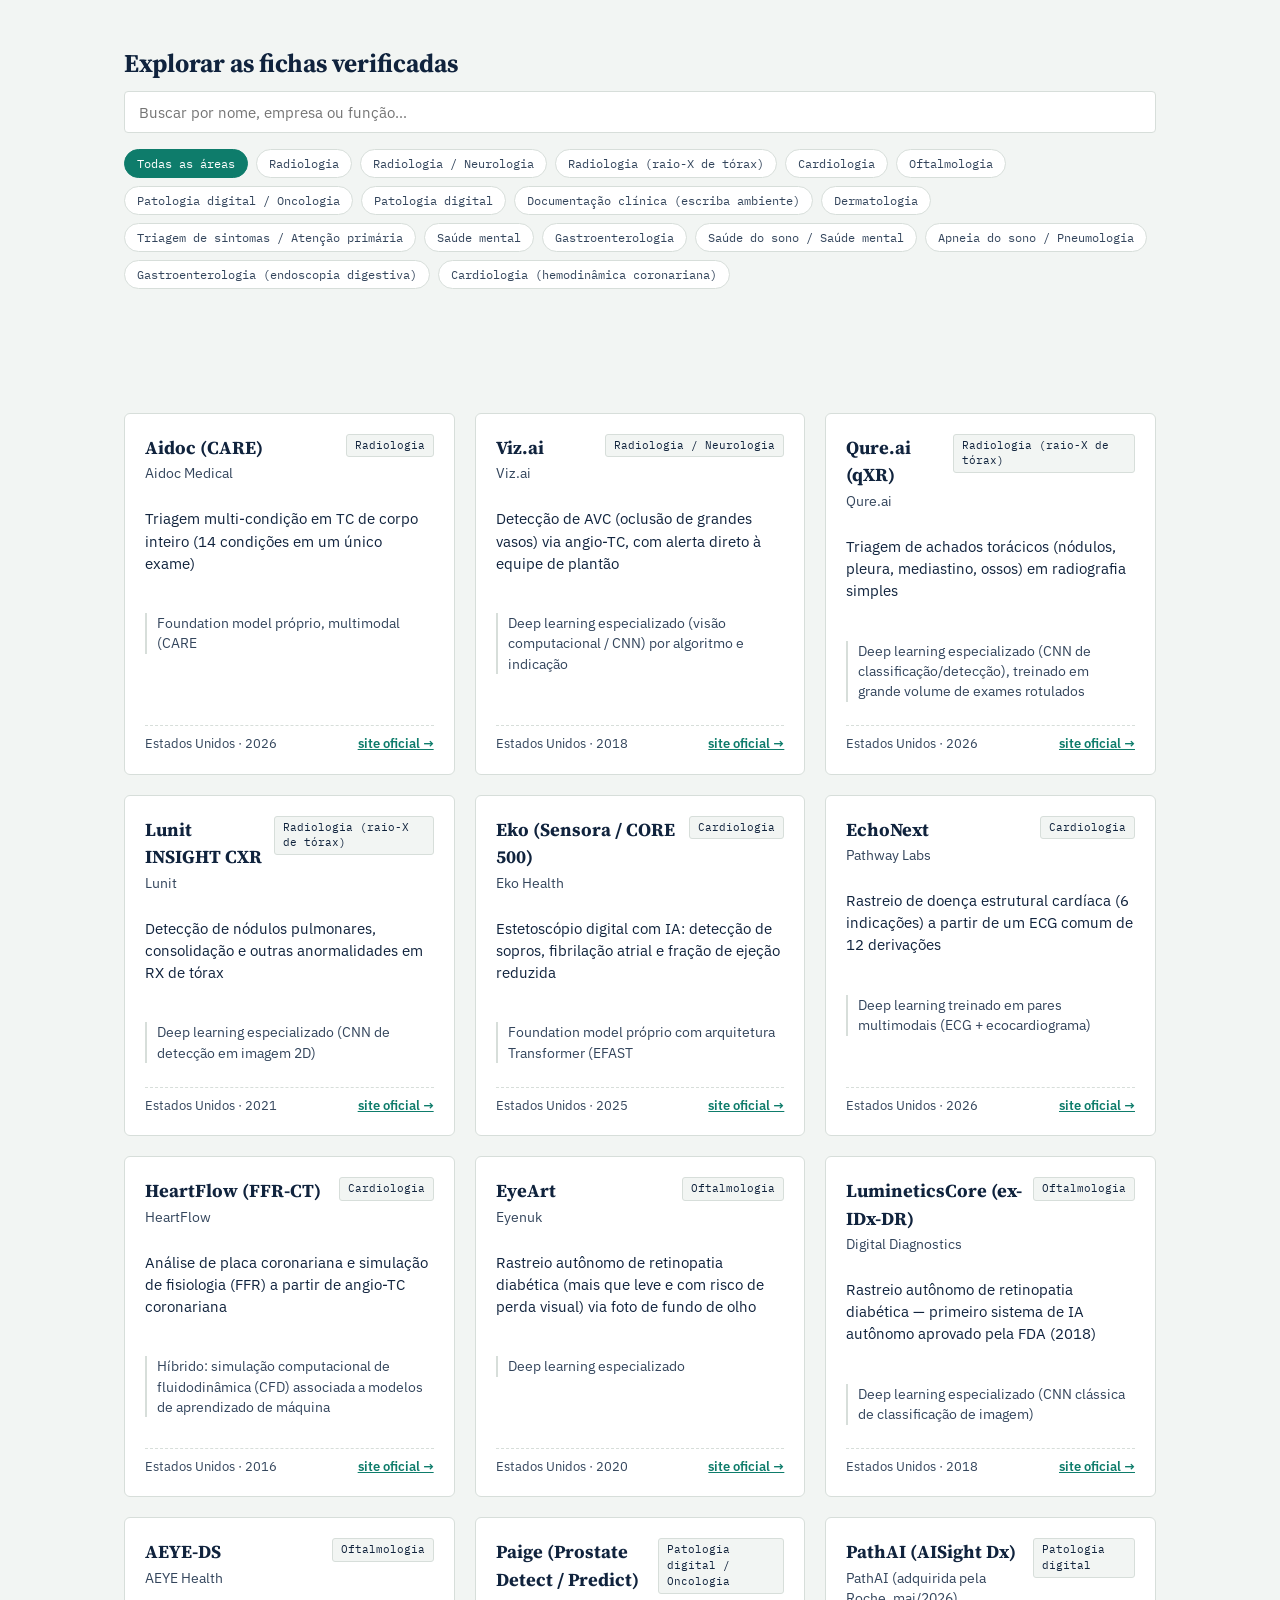
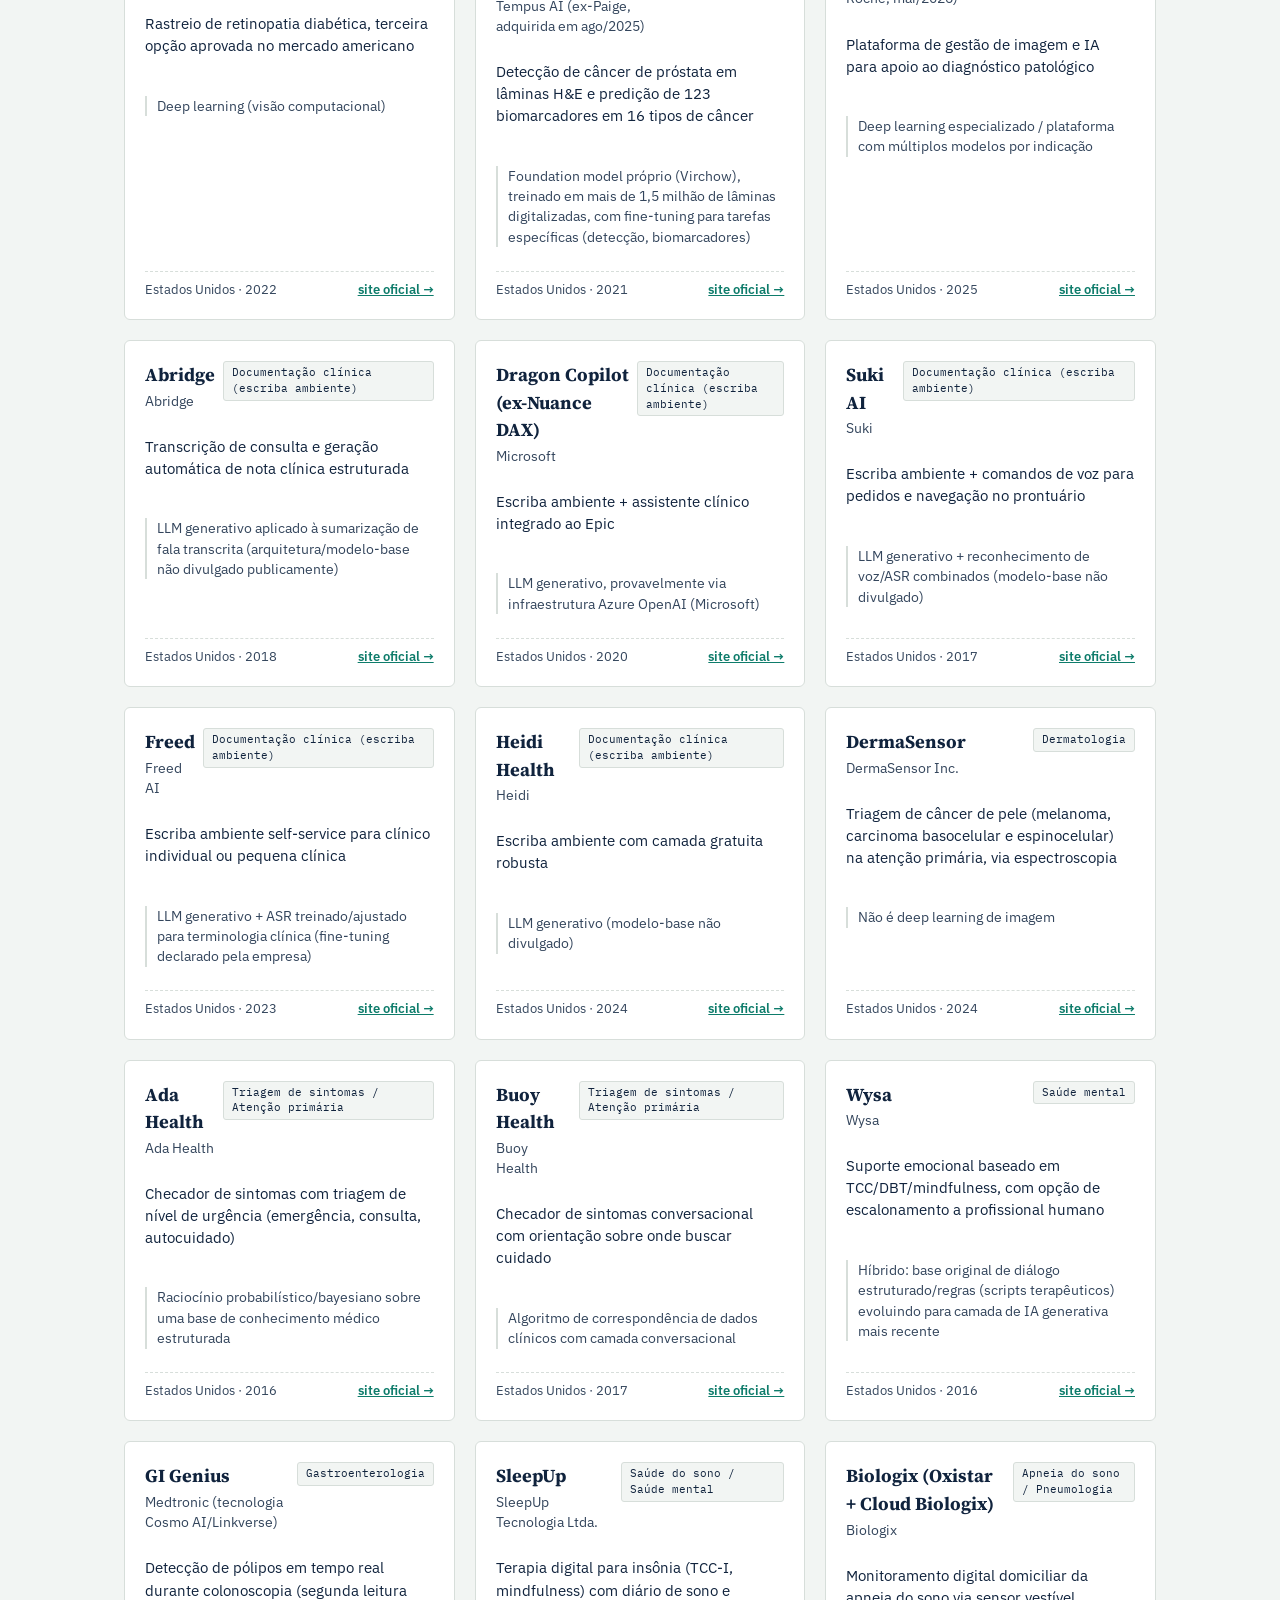
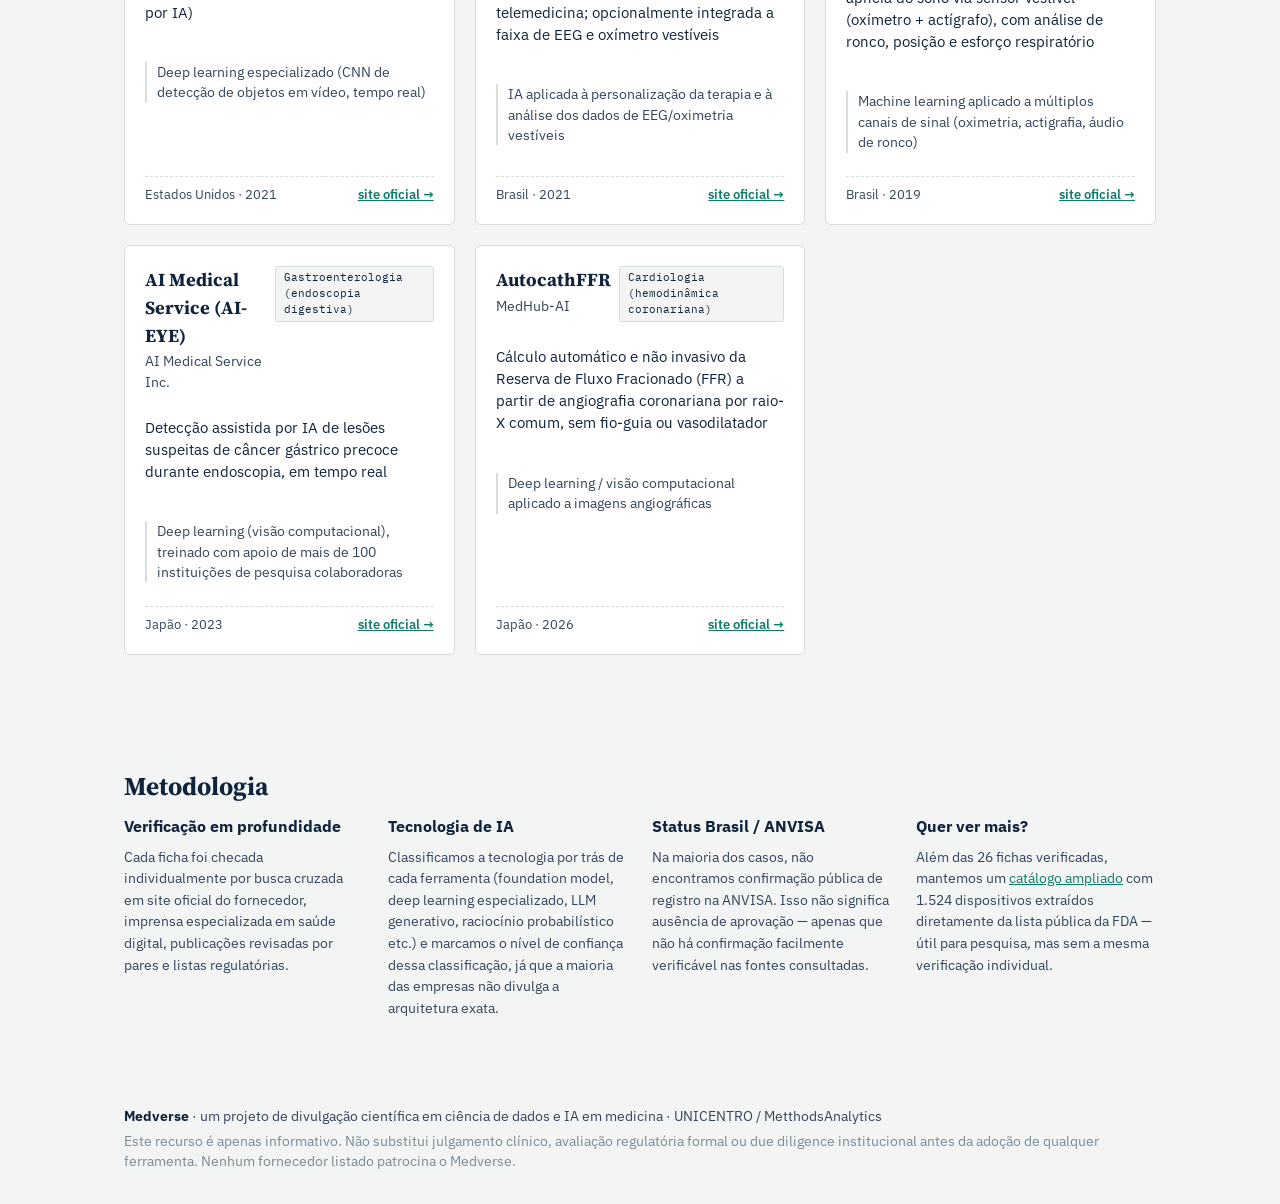
==== commit d9cbcdb0: "Add files via upload" ====
--- a/index.html
+++ b/index.html
@@ -5,8 +5,7 @@
 <meta name="viewport" content="width=device-width, initial-scale=1.0">
 <title>Medverse &mdash; Mapa de IA na Medicina Clínica</title>
 <meta name="description" content="Medverse: catálogo curado, verificado e sem patrocínio de ferramentas de IA em uso clínico real — custo, status regulatório e tecnologia por trás de cada uma.">
-<link rel="icon" type="image/svg+xml" href="favicon (1).svg">
-<link rel="preconnect" href="https://fonts.googleapis.com">
+<link rel="icon" type="image/svg+xml" href="favicon.svg"><link rel="preconnect" href="https://fonts.googleapis.com">
 <link href="https://fonts.googleapis.com/css2?family=Source+Serif+4:ital,opsz,wght@0,8..60,400;0,8..60,600;0,8..60,700;1,8..60,500&family=IBM+Plex+Sans:wght@400;500;600;700&family=IBM+Plex+Mono:wght@400;500;600&display=swap" rel="stylesheet">
 <link rel="stylesheet" href="styles.css">
 </head>
@@ -14,13 +13,14 @@
 
 <header class="site-header">
   <div class="wrap">
-    <p class="eyebrow">Desenvolvido por Timothy Cavazzotto, PhD </p>
+    <p class="eyebrow">LAPEN &middot; MetthodsAnalytics &middot; Ciência de Dados em Medicina</p>
     <h1>Medverse</h1>
     <p class="tagline">Mapa de IA na Medicina Clínica</p>
     <p class="subtitle">Um catálogo curado &mdash; e sem patrocínio &mdash; de ferramentas de inteligência artificial em uso clínico real, com custo, status regulatório e a tecnologia de IA por trás de cada uma.</p>
     <div class="header-meta">
-      <span class="stamp stamp-verified">22 fichas verificadas</span>
+      <span class="stamp stamp-verified">26 fichas verificadas</span>
       <a class="stamp stamp-fda" href="catalogo-fda.html">Catálogo completo da FDA (1.524) &rarr;</a>
+      <a class="stamp" href="sobre.html">Classes, tecnologias e termos &rarr;</a>
       <span class="last-check">Última varredura: julho de 2026</span>
     </div>
   </div>
--- a/styles.css
+++ b/styles.css
@@ -415,6 +415,63 @@
 .site-footer strong{ color: var(--ink); }
 .fine-print{ color: #7A8A96; }
 
+/* Glossary page */
+.glossary-grid{
+  display: grid;
+  grid-template-columns: repeat(auto-fill, minmax(280px, 1fr));
+  gap: 18px;
+}
+.glossary-card{
+  background: var(--paper-raised);
+  border: 1px solid var(--line);
+  border-left: 4px solid var(--line);
+  border-radius: 6px;
+  padding: 18px 20px;
+}
+.glossary-card p{
+  font-size: 0.9rem;
+  color: var(--ink-soft);
+  margin: 8px 0 0;
+}
+.gc-tag{
+  font-family: var(--mono);
+  font-size: 12px;
+  font-weight: 600;
+  color: var(--ink);
+}
+.gc-example{
+  font-size: 0.78rem !important;
+  color: var(--ink-soft);
+  font-style: italic;
+  margin-top: 10px !important;
+  padding-top: 8px;
+  border-top: 1px dashed var(--line);
+}
+.gc-foundation{ border-left-color: var(--curated-blue); }
+.gc-deep{ border-left-color: var(--teal); }
+.gc-llm{ border-left-color: #7A5AA8; }
+.gc-prob{ border-left-color: var(--amber); }
+.gc-hybrid{ border-left-color: #4A8B7C; }
+.gc-unknown{ border-left-color: var(--brick); }
+
+.lesson{
+  max-width: 760px;
+  margin: 0 0 36px;
+}
+.lesson h3{
+  font-family: var(--serif);
+  font-size: 1.2rem;
+  margin: 0 0 10px;
+  color: var(--ink);
+}
+.lesson p{
+  font-size: 0.95rem;
+  color: var(--ink-soft);
+  margin: 0 0 12px;
+  line-height: 1.6;
+}
+.lesson p strong{ color: var(--ink); }
+
 @media (max-width: 640px){
   .chart-row{ grid-template-columns: 110px 1fr 36px; }
   .chart-label{ font-size: 0.75rem; }
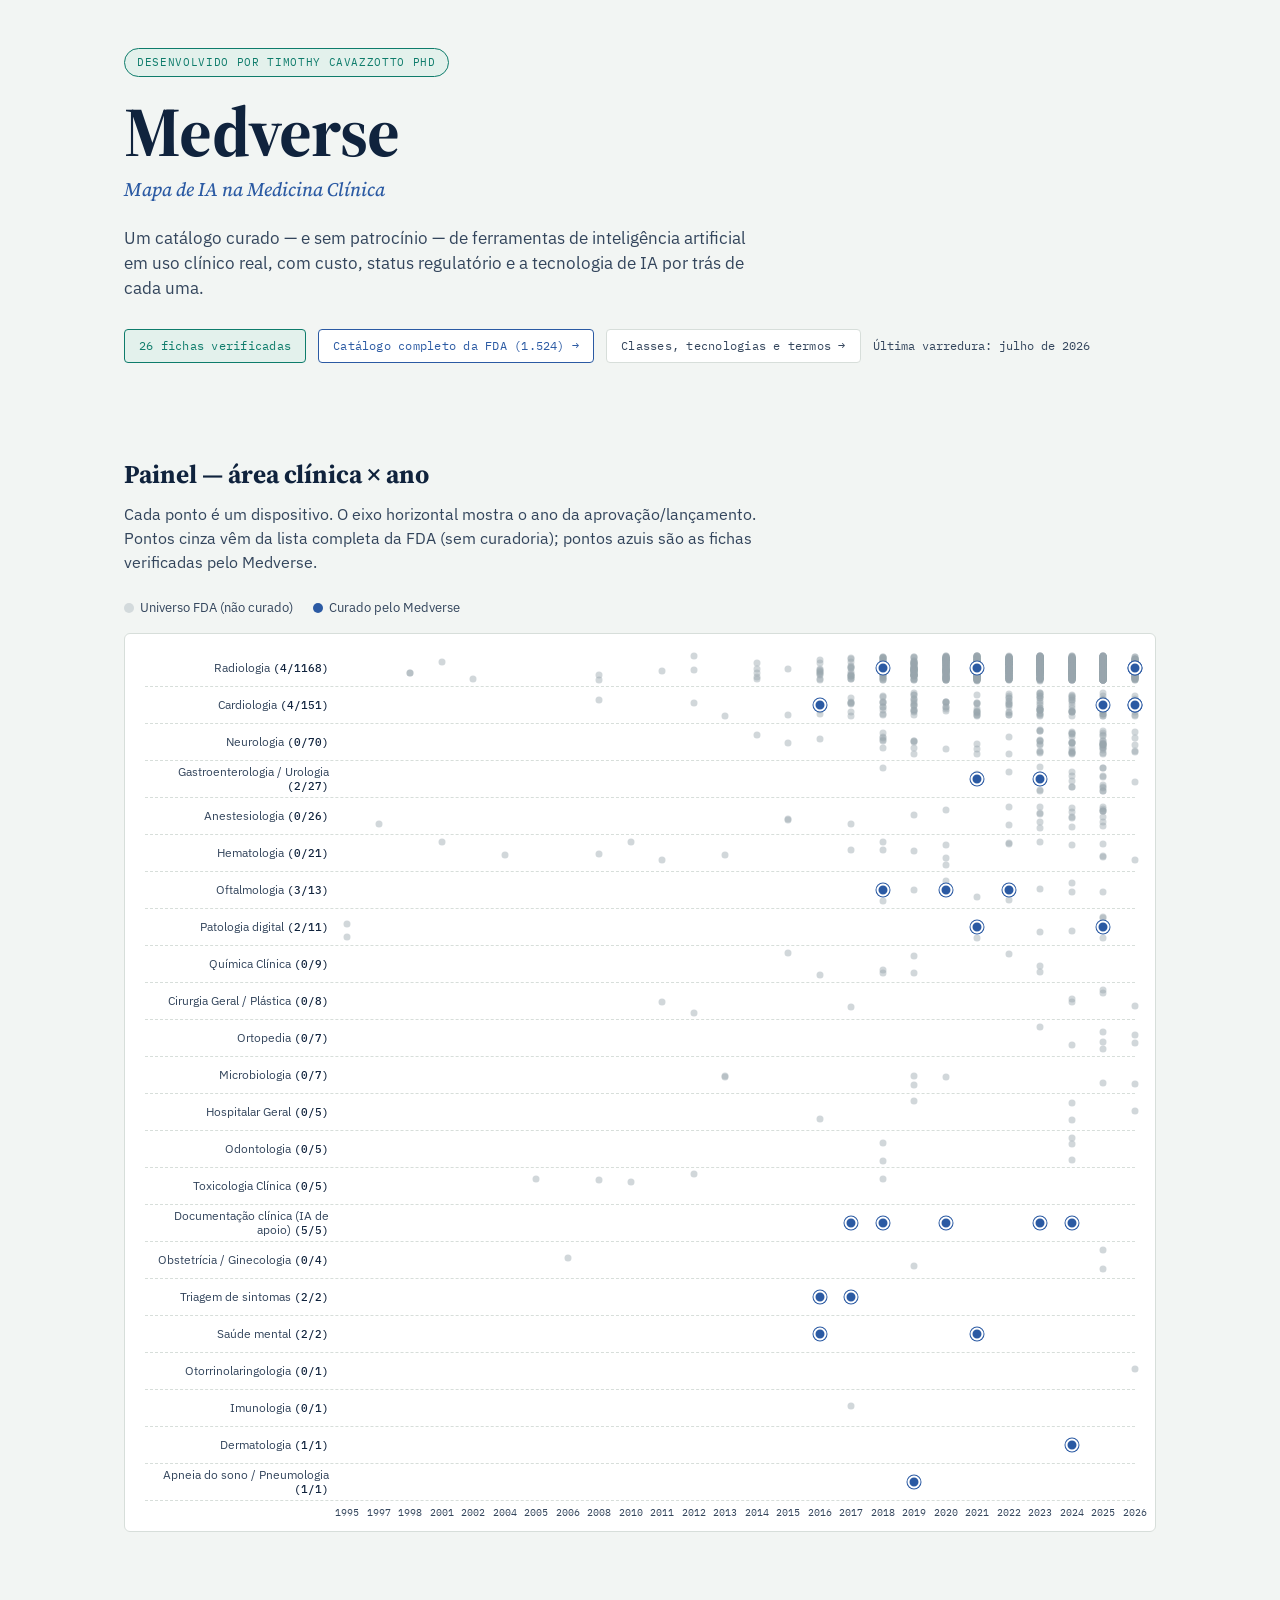
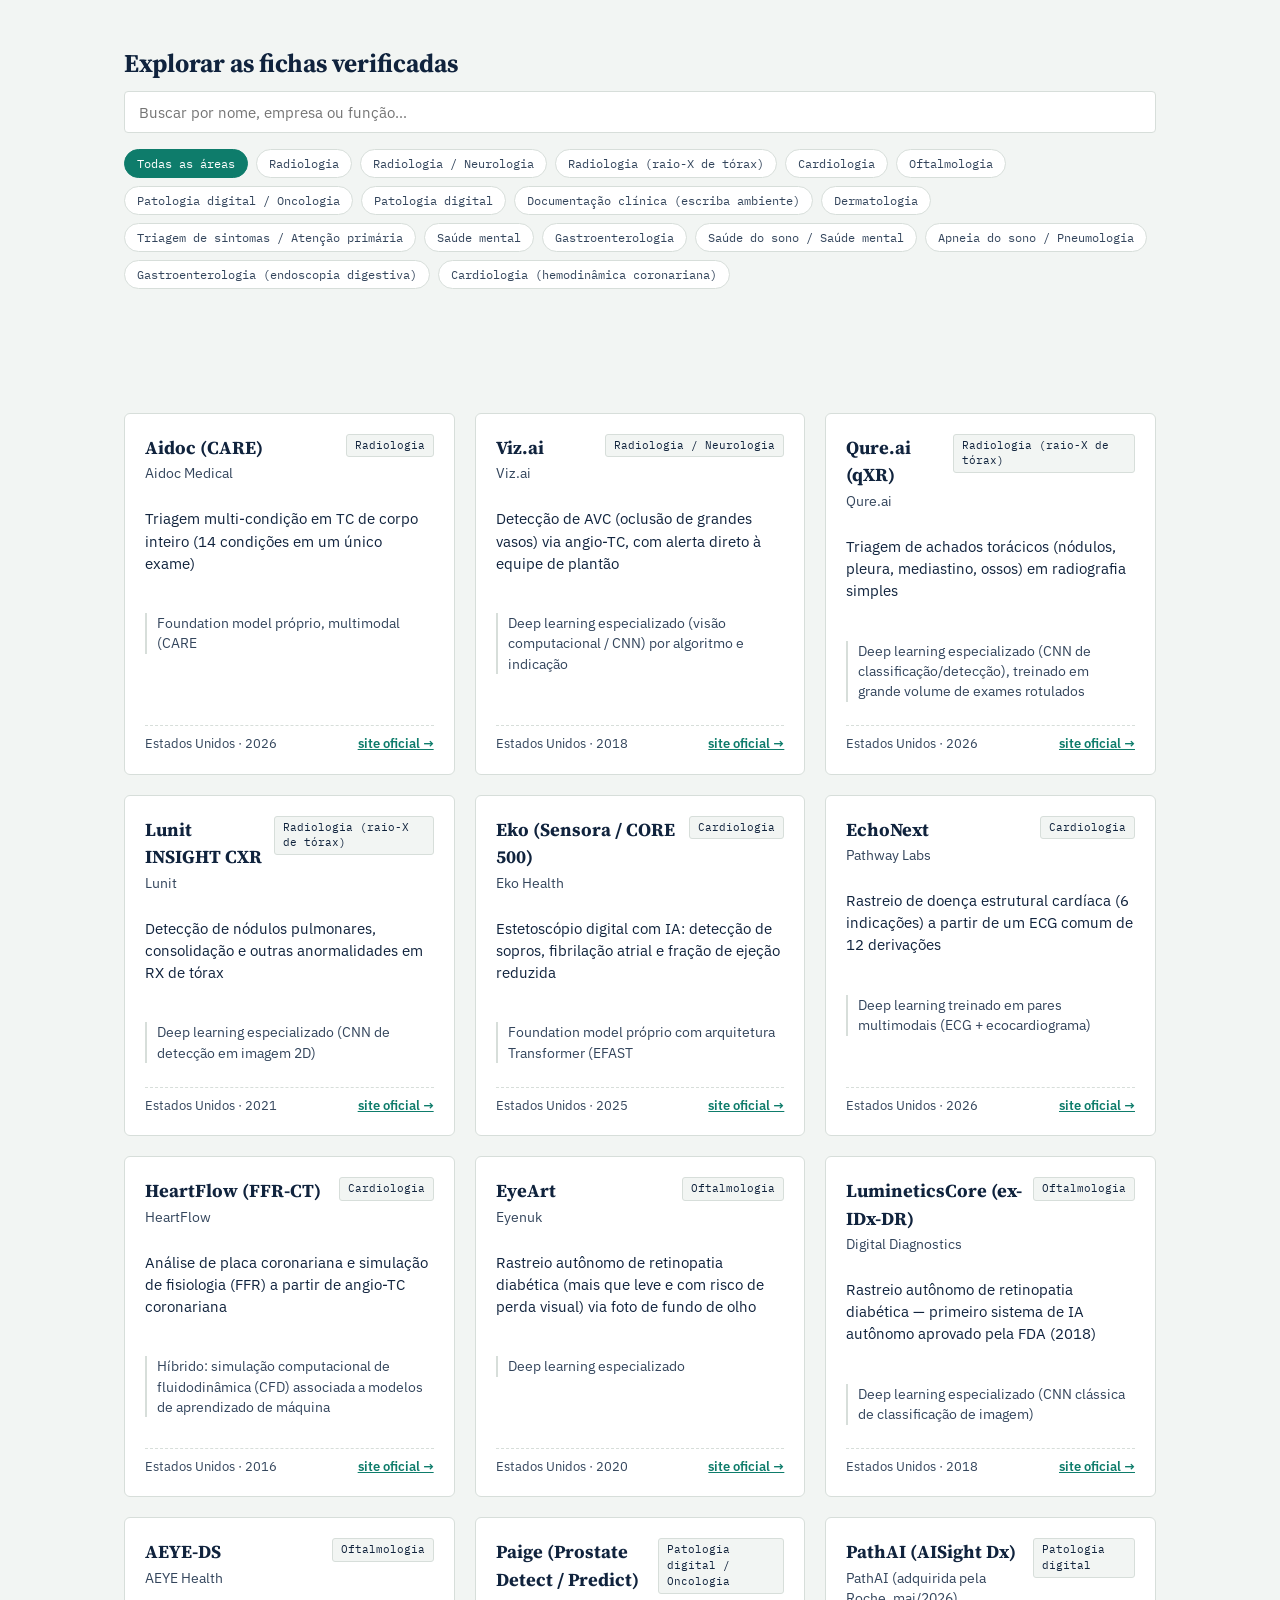
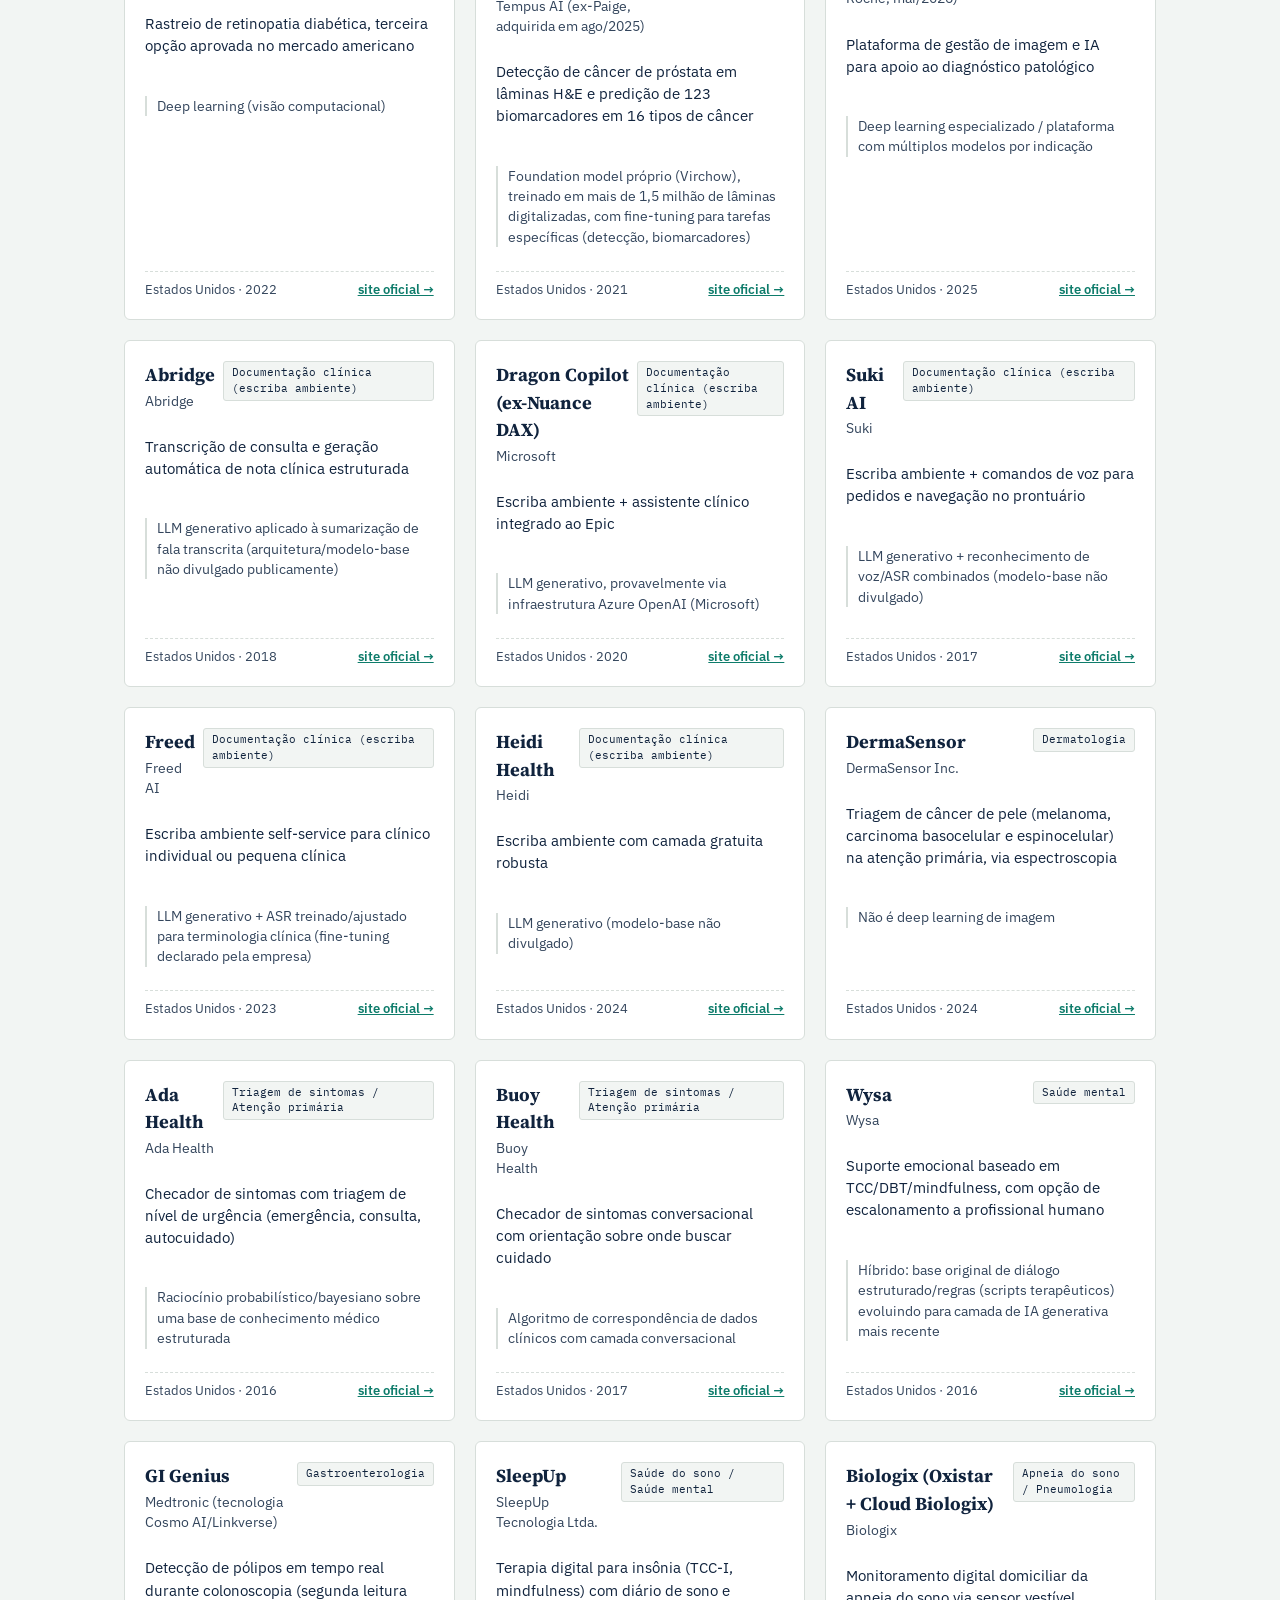
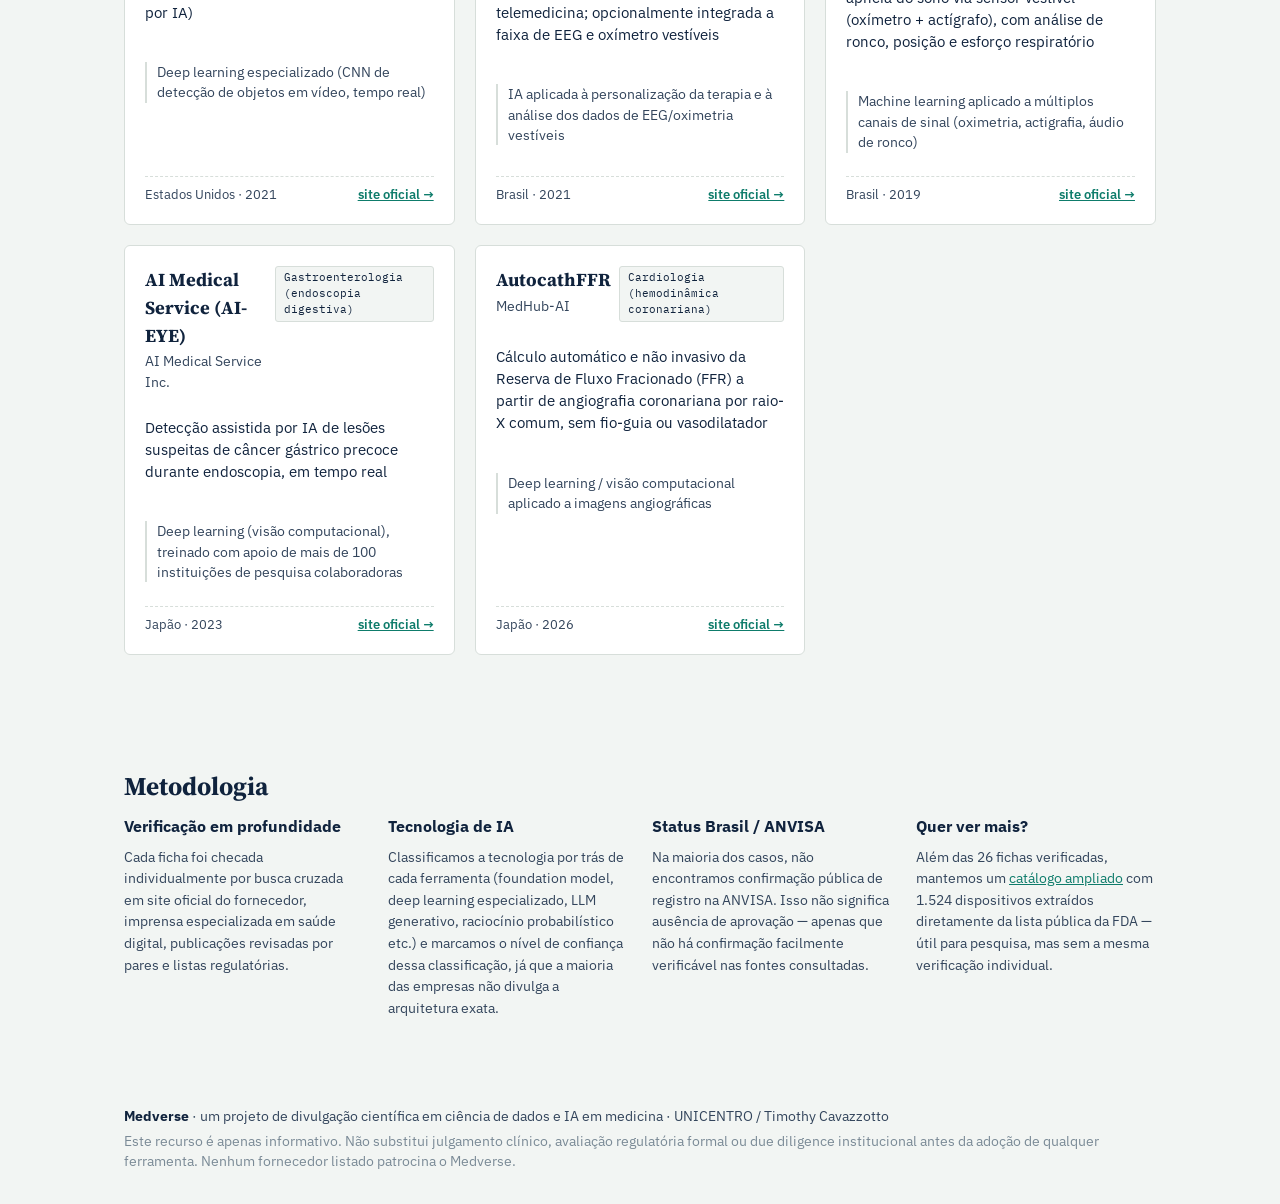
==== commit 85e1b34a: "Update footer and header author information" ====
--- a/index.html
+++ b/index.html
@@ -13,7 +13,7 @@
 
 <header class="site-header">
   <div class="wrap">
-    <p class="eyebrow">LAPEN &middot; MetthodsAnalytics &middot; Ciência de Dados em Medicina</p>
+    <p class="eyebrow">Desenvolvido por Timothy Cavazzotto PhD </p>
     <h1>Medverse</h1>
     <p class="tagline">Mapa de IA na Medicina Clínica</p>
     <p class="subtitle">Um catálogo curado &mdash; e sem patrocínio &mdash; de ferramentas de inteligência artificial em uso clínico real, com custo, status regulatório e a tecnologia de IA por trás de cada uma.</p>
@@ -77,7 +77,7 @@
 
 <footer class="site-footer">
   <div class="wrap">
-    <p><strong>Medverse</strong> &middot; um projeto de divulgação científica em ciência de dados e IA em medicina &middot; UNICENTRO / MetthodsAnalytics</p>
+    <p><strong>Medverse</strong> &middot; um projeto de divulgação científica em ciência de dados e IA em medicina &middot; UNICENTRO / Timothy Cavazzotto</p>
     <p class="fine-print">Este recurso é apenas informativo. Não substitui julgamento clínico, avaliação regulatória formal ou due diligence institucional antes da adoção de qualquer ferramenta. Nenhum fornecedor listado patrocina o Medverse.</p>
   </div>
 </footer>
